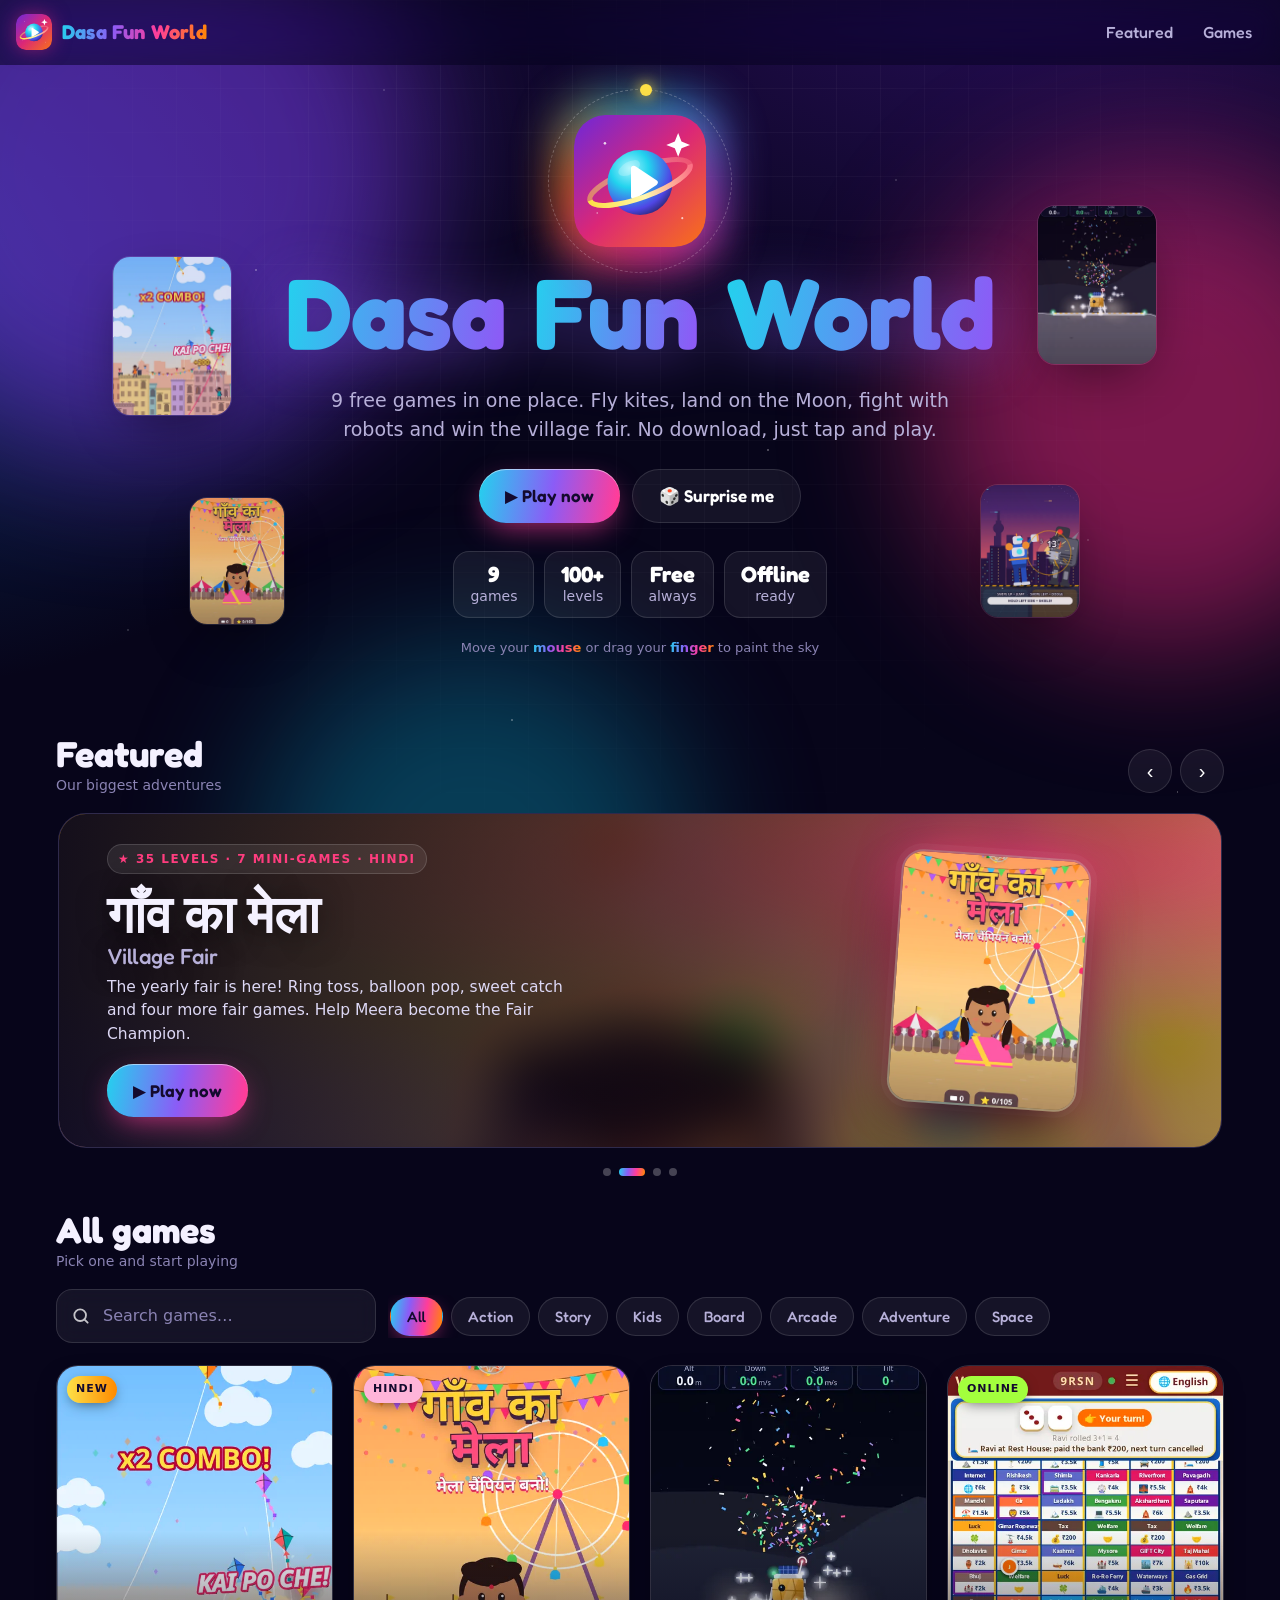
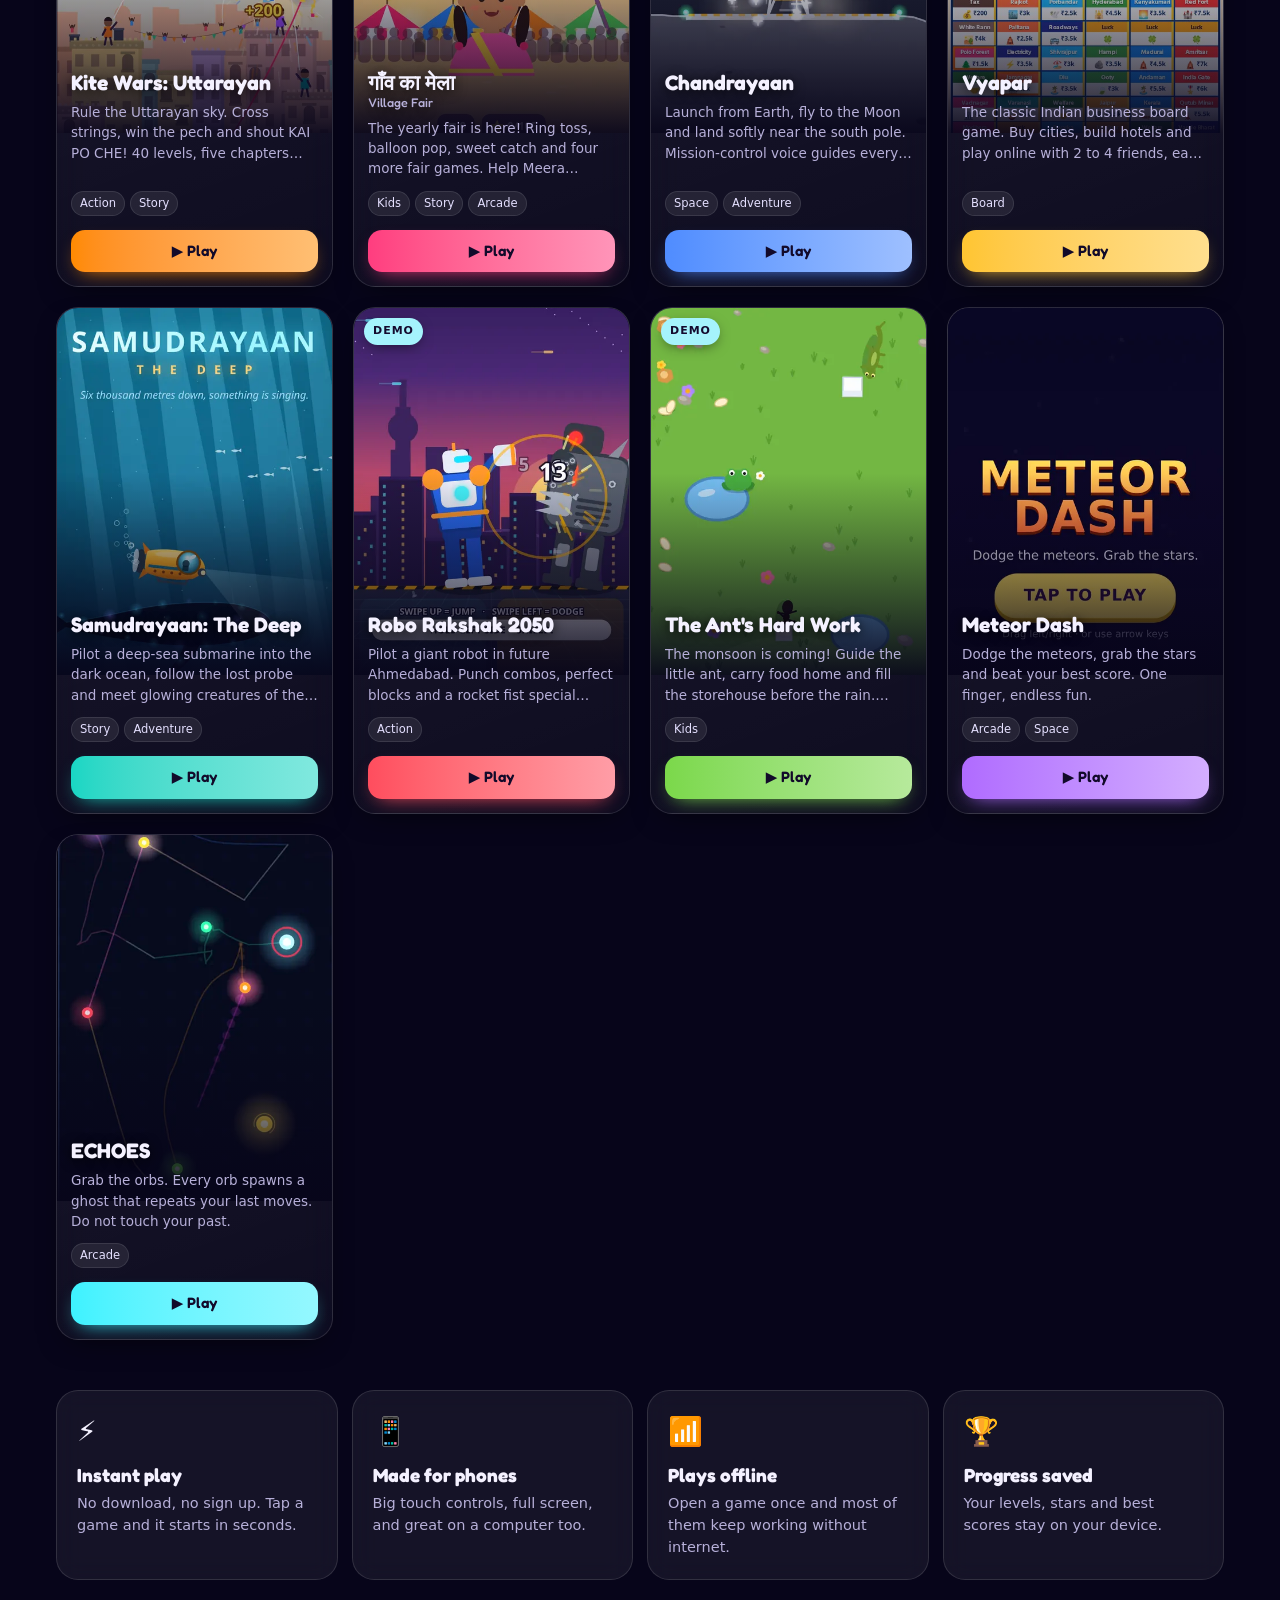
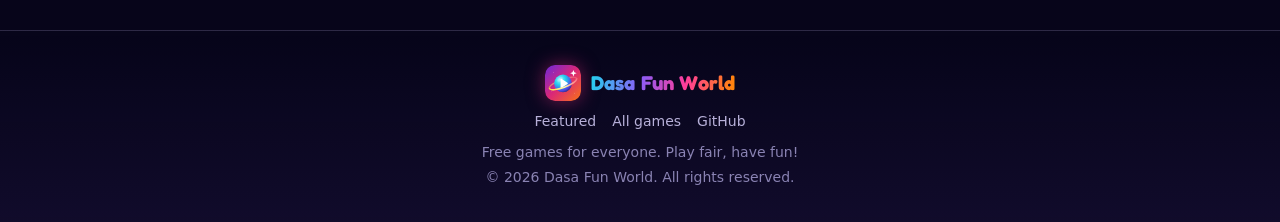
==== index.html @ 0378c5a7 "Dasa Fun World: games portal with 9 games, splash cursor, PWA, custom domain" ====
<!doctype html>
<html lang="en">
<head>
<meta charset="utf-8">
<meta name="viewport" content="width=device-width, initial-scale=1, viewport-fit=cover">
<title>Dasa Fun World – Free Browser Games</title>
<meta name="description" content="Dasa Fun World: free browser games for phone and computer. Kite Wars, Village Fair, Chandrayaan moon landing, Vyapar board game, Robo Rakshak and more. No download, just tap and play.">
<meta name="keywords" content="Dasa Fun World, free games, browser games, mobile games, Kite Wars, Uttarayan game, Chandrayaan game, Vyapar online, village fair game, Indian games">
<meta name="theme-color" content="#07051a">
<meta name="color-scheme" content="dark">
<link rel="canonical" href="https://dasev.publicvm.com/">
<meta property="og:type" content="website">
<meta property="og:site_name" content="Dasa Fun World">
<meta property="og:title" content="Dasa Fun World">
<meta property="og:description" content="Free browser games. Kites, moon landings, robot fights, a village fair and more. Tap and play.">
<meta property="og:url" content="https://dasev.publicvm.com/">
<meta property="og:image" content="https://dasev.publicvm.com/assets/img/og.jpg">
<meta property="og:image:width" content="1200">
<meta property="og:image:height" content="630">
<meta name="twitter:card" content="summary_large_image">
<meta name="twitter:title" content="Dasa Fun World">
<meta name="twitter:description" content="Free browser games. Tap and play.">
<meta name="twitter:image" content="https://dasev.publicvm.com/assets/img/og.jpg">
<link rel="icon" href="favicon.svg" type="image/svg+xml">
<link rel="icon" href="assets/img/favicon-32.png" sizes="32x32" type="image/png">
<link rel="apple-touch-icon" href="assets/img/apple-touch-icon.png">
<link rel="manifest" href="manifest.webmanifest">
<meta name="mobile-web-app-capable" content="yes">
<meta name="apple-mobile-web-app-capable" content="yes">
<meta name="apple-mobile-web-app-title" content="Dasa Fun World">
<link rel="preload" href="assets/fonts/fredoka-latin.woff2" as="font" type="font/woff2" crossorigin>
<link rel="stylesheet" href="assets/css/style.css?v=1">
<script type="application/ld+json">{"@context": "https://schema.org", "@graph": [{"@type": "WebSite", "name": "Dasa Fun World", "url": "https://dasev.publicvm.com/", "description": "Free browser games: kite fights, moon landings, robot battles, a village fair and more."}, {"@type": "ItemList", "name": "Dasa Fun World games", "itemListElement": [{"@type": "ListItem", "position": 1, "url": "https://dasev.publicvm.com/games/kite-wars/", "name": "Kite Wars: Uttarayan"}, {"@type": "ListItem", "position": 2, "url": "https://dasev.publicvm.com/games/village-fair/", "name": "Village Fair"}, {"@type": "ListItem", "position": 3, "url": "https://dasev.publicvm.com/games/chandrayaan/", "name": "Chandrayaan"}, {"@type": "ListItem", "position": 4, "url": "https://dasev.publicvm.com/games/vyapar/", "name": "Vyapar"}, {"@type": "ListItem", "position": 5, "url": "https://dasev.publicvm.com/games/samudrayaan/", "name": "Samudrayaan: The Deep"}, {"@type": "ListItem", "position": 6, "url": "https://dasev.publicvm.com/games/robo-rakshak/", "name": "Robo Rakshak 2050"}, {"@type": "ListItem", "position": 7, "url": "https://dasev.publicvm.com/games/ant-work/", "name": "The Ant's Hard Work"}, {"@type": "ListItem", "position": 8, "url": "https://dasev.publicvm.com/games/meteor-dash/", "name": "Meteor Dash"}, {"@type": "ListItem", "position": 9, "url": "https://dasev.publicvm.com/games/echoes/", "name": "ECHOES"}]}]}</script>
</head>
<body>
<a class="skip" href="#games">Skip to games</a>
<div class="bg" aria-hidden="true"><div class="blob b1"></div><div class="blob b2"></div><div class="blob b3"></div><div class="grid"></div><div class="stars"></div></div>
<canvas id="splash" aria-hidden="true"></canvas>

<header class="nav" id="nav">
  <a class="brand" href="./" aria-label="Dasa Fun World home"><img src="assets/img/logo.svg" alt="" width="36" height="36"><span>Dasa Fun World</span></a>
  <nav class="links" aria-label="Main">
    <a href="#featured" class="hide-sm">Featured</a>
    <a href="#games">Games</a>
    <button id="installBtn" type="button" hidden>Install</button>
  </nav>
</header>

<main id="main">
  <section class="hero" aria-labelledby="title">
    <div class="floaters" aria-hidden="true">
      <img src="assets/img/games/kite-wars.webp" alt=""><img src="assets/img/games/chandrayaan.webp" alt=""><img src="assets/img/games/village-fair.webp" alt=""><img src="assets/img/games/robo-rakshak.webp" alt="">
    </div>
    <div class="hero-logo"><span class="orbit" aria-hidden="true"></span><img src="assets/img/logo.svg" alt="Dasa Fun World logo" width="132" height="132"></div>
    <h1 id="title" class="grad-wrap"><span class="grad"><span class="word">Dasa</span> <span class="word">Fun</span> <span class="word">World</span></span></h1>
    <p class="tag">9 free games in one place. Fly kites, land on the Moon, fight with robots and win the village fair. No download, just tap and play.</p>
    <div class="cta"><a class="btn primary" href="#games">▶ Play now</a><button class="btn ghost" id="randomBtn" type="button">🎲 Surprise me</button></div>
    <ul class="stats" aria-label="At a glance"><li><b>9</b>games</li><li><b>100+</b>levels</li><li><b>Free</b>always</li><li><b>Offline</b>ready</li></ul>
    <p class="hint">Move your <i>mouse</i> or drag your <i>finger</i> to paint the sky</p>
  </section>

  <section id="featured" class="wrap reveal" aria-labelledby="feat-title">
    <div class="sec-head"><h2 id="feat-title">Featured<small>Our biggest adventures</small></h2>
      <div class="arrows"><button class="icon-btn" id="prevBtn" type="button" aria-label="Previous">‹</button><button class="icon-btn" id="nextBtn" type="button" aria-label="Next">›</button></div></div>
    <div class="carousel" aria-roledescription="carousel">
      <div class="track" id="track">
<a class="slide" href="games/kite-wars/" data-game="kite-wars" style="--accent:#ff8a00" aria-roledescription="slide" aria-label="1 of 4: Kite Wars: Uttarayan">
  <div class="sbg" style="background-image:url(assets/img/games/kite-wars.webp)"></div>
  <div class="stext"><span class="kicker">★ 40 levels · Story · Voice</span><h3>Kite Wars: Uttarayan</h3><p>Rule the Uttarayan sky. Cross strings, win the pech and shout KAI PO CHE! 40 levels, five chapters and a big final boss.</p><span class="btn primary">▶ Play now</span></div>
  <div class="phone"><img src="assets/img/games/kite-wars.webp" alt="" width="480" height="640" decoding="async"></div>
</a>
<a class="slide" href="games/village-fair/" data-game="village-fair" style="--accent:#ff3d7f" aria-roledescription="slide" aria-label="2 of 4: Village Fair">
  <div class="sbg" style="background-image:url(assets/img/games/village-fair.webp)"></div>
  <div class="stext"><span class="kicker">★ 35 levels · 7 mini-games · Hindi</span><h3 lang="hi">गाँव का मेला<small>Village Fair</small></h3><p>The yearly fair is here! Ring toss, balloon pop, sweet catch and four more fair games. Help Meera become the Fair Champion.</p><span class="btn primary">▶ Play now</span></div>
  <div class="phone"><img src="assets/img/games/village-fair.webp" alt="" width="480" height="640" loading="lazy" decoding="async"></div>
</a>
<a class="slide" href="games/chandrayaan/" data-game="chandrayaan" style="--accent:#4f8cff" aria-roledescription="slide" aria-label="3 of 4: Chandrayaan">
  <div class="sbg" style="background-image:url(assets/img/games/chandrayaan.webp)"></div>
  <div class="stext"><span class="kicker">★ 12 levels · Voice · English, Gujarati, Hindi</span><h3>Chandrayaan</h3><p>Launch from Earth, fly to the Moon and land softly near the south pole. Mission-control voice guides every landing.</p><span class="btn primary">▶ Play now</span></div>
  <div class="phone"><img src="assets/img/games/chandrayaan.webp" alt="" width="480" height="640" loading="lazy" decoding="async"></div>
</a>
<a class="slide" href="games/vyapar/" data-game="vyapar" style="--accent:#ffc531" aria-roledescription="slide" aria-label="4 of 4: Vyapar">
  <div class="sbg" style="background-image:url(assets/img/games/vyapar.webp)"></div>
  <div class="stext"><span class="kicker">★ 2–4 players · Online · 20 languages</span><h3>Vyapar</h3><p>The classic Indian business board game. Buy cities, build hotels and play online with 2 to 4 friends, each on their own phone.</p><span class="btn primary">▶ Play now</span></div>
  <div class="phone"><img src="assets/img/games/vyapar.webp" alt="" width="480" height="640" loading="lazy" decoding="async"></div>
</a>
      </div>
      <div class="dots" id="dots" role="tablist" aria-label="Choose slide"><button type="button" aria-label="Slide 1" aria-current="true"></button><button type="button" aria-label="Slide 2" aria-current="false"></button><button type="button" aria-label="Slide 3" aria-current="false"></button><button type="button" aria-label="Slide 4" aria-current="false"></button></div>
    </div>
  </section>

  <section id="continue" class="wrap" hidden aria-labelledby="cont-title">
    <div class="sec-head"><h2 id="cont-title">Continue playing</h2></div>
    <div class="recent" id="recent"></div>
  </section>

  <section id="games" class="wrap" aria-labelledby="games-title">
    <div class="sec-head"><h2 id="games-title">All games<small>Pick one and start playing</small></h2></div>
    <div class="toolbar">
      <label class="search"><span class="skip">Search games</span>
        <svg width="20" height="20" viewBox="0 0 24 24" aria-hidden="true"><circle cx="11" cy="11" r="7" fill="none" stroke="#fff" stroke-width="2.2"/><path d="M20 20l-4-4" stroke="#fff" stroke-width="2.2" stroke-linecap="round"/></svg>
        <input id="q" type="search" placeholder="Search games…" autocomplete="off" enterkeyhint="search" aria-label="Search games"></label>
      <div class="chips" id="chips" role="group" aria-label="Categories"><button class="chip" type="button" data-cat="All" aria-pressed="true">All</button><button class="chip" type="button" data-cat="Action" aria-pressed="false">Action</button><button class="chip" type="button" data-cat="Story" aria-pressed="false">Story</button><button class="chip" type="button" data-cat="Kids" aria-pressed="false">Kids</button><button class="chip" type="button" data-cat="Board" aria-pressed="false">Board</button><button class="chip" type="button" data-cat="Arcade" aria-pressed="false">Arcade</button><button class="chip" type="button" data-cat="Adventure" aria-pressed="false">Adventure</button><button class="chip" type="button" data-cat="Space" aria-pressed="false">Space</button></div>
    </div>
    <div class="games" id="grid">
<a class="card" href="games/kite-wars/" data-game="kite-wars" data-cats="Action Story" data-kw="kite wars: uttarayan  kite wars action story rule the uttarayan sky. cross strings, win the pech and shout kai po che! 40 levels, five chapters and a big final boss. new" style="--accent:#ff8a00">
  <span class="badge New">New</span><div class="thumb"><img src="assets/img/games/kite-wars.webp" alt="Kite Wars: Uttarayan screenshot" width="480" height="640" loading="lazy" decoding="async"><span class="play" aria-hidden="true"><svg width="26" height="26" viewBox="0 0 24 24"><path d="M8 5v14l11-7z" fill="#fff"/></svg></span></div>
  <div class="info"><h3>Kite Wars: Uttarayan</h3><p class="desc">Rule the Uttarayan sky. Cross strings, win the pech and shout KAI PO CHE! 40 levels, five chapters and a big final boss.</p><div class="tags"><span>Action</span><span>Story</span></div><span class="go">▶ Play</span></div>
</a>
<a class="card" href="games/village-fair/" data-game="village-fair" data-cats="Kids Story Arcade" data-kw="गाँव का मेला village fair village fair kids story arcade the yearly fair is here! ring toss, balloon pop, sweet catch and four more fair games. help meera become the fair champion. hindi" style="--accent:#ff3d7f">
  <span class="badge Hindi">Hindi</span><div class="thumb"><img src="assets/img/games/village-fair.webp" alt="Village Fair screenshot" width="480" height="640" loading="lazy" decoding="async"><span class="play" aria-hidden="true"><svg width="26" height="26" viewBox="0 0 24 24"><path d="M8 5v14l11-7z" fill="#fff"/></svg></span></div>
  <div class="info"><h3 lang="hi">गाँव का मेला<small>Village Fair</small></h3><p class="desc">The yearly fair is here! Ring toss, balloon pop, sweet catch and four more fair games. Help Meera become the Fair Champion.</p><div class="tags"><span>Kids</span><span>Story</span><span>Arcade</span></div><span class="go">▶ Play</span></div>
</a>
<a class="card" href="games/chandrayaan/" data-game="chandrayaan" data-cats="Space Adventure" data-kw="chandrayaan  chandrayaan space adventure launch from earth, fly to the moon and land softly near the south pole. mission-control voice guides every landing. " style="--accent:#4f8cff">
  <div class="thumb"><img src="assets/img/games/chandrayaan.webp" alt="Chandrayaan screenshot" width="480" height="640" loading="lazy" decoding="async"><span class="play" aria-hidden="true"><svg width="26" height="26" viewBox="0 0 24 24"><path d="M8 5v14l11-7z" fill="#fff"/></svg></span></div>
  <div class="info"><h3>Chandrayaan</h3><p class="desc">Launch from Earth, fly to the Moon and land softly near the south pole. Mission-control voice guides every landing.</p><div class="tags"><span>Space</span><span>Adventure</span></div><span class="go">▶ Play</span></div>
</a>
<a class="card" href="games/vyapar/" data-game="vyapar" data-cats="Board" data-kw="vyapar  vyapar board the classic indian business board game. buy cities, build hotels and play online with 2 to 4 friends, each on their own phone. online" style="--accent:#ffc531">
  <span class="badge Online">Online</span><div class="thumb"><img src="assets/img/games/vyapar.webp" alt="Vyapar screenshot" width="480" height="640" loading="lazy" decoding="async"><span class="play" aria-hidden="true"><svg width="26" height="26" viewBox="0 0 24 24"><path d="M8 5v14l11-7z" fill="#fff"/></svg></span></div>
  <div class="info"><h3>Vyapar</h3><p class="desc">The classic Indian business board game. Buy cities, build hotels and play online with 2 to 4 friends, each on their own phone.</p><div class="tags"><span>Board</span></div><span class="go">▶ Play</span></div>
</a>
<a class="card" href="games/samudrayaan/" data-game="samudrayaan" data-cats="Story Adventure" data-kw="samudrayaan: the deep  samudrayaan story adventure pilot a deep-sea submarine into the dark ocean, follow the lost probe and meet glowing creatures of the deep. " style="--accent:#18d6c4">
  <div class="thumb"><img src="assets/img/games/samudrayaan.webp" alt="Samudrayaan: The Deep screenshot" width="480" height="640" loading="lazy" decoding="async"><span class="play" aria-hidden="true"><svg width="26" height="26" viewBox="0 0 24 24"><path d="M8 5v14l11-7z" fill="#fff"/></svg></span></div>
  <div class="info"><h3>Samudrayaan: The Deep</h3><p class="desc">Pilot a deep-sea submarine into the dark ocean, follow the lost probe and meet glowing creatures of the deep.</p><div class="tags"><span>Story</span><span>Adventure</span></div><span class="go">▶ Play</span></div>
</a>
<a class="card" href="games/robo-rakshak/" data-game="robo-rakshak" data-cats="Action" data-kw="robo rakshak 2050  robo rakshak action pilot a giant robot in future ahmedabad. punch combos, perfect blocks and a rocket fist special against monster machines. demo" style="--accent:#ff4d5e">
  <span class="badge Demo">Demo</span><div class="thumb"><img src="assets/img/games/robo-rakshak.webp" alt="Robo Rakshak 2050 screenshot" width="480" height="640" loading="lazy" decoding="async"><span class="play" aria-hidden="true"><svg width="26" height="26" viewBox="0 0 24 24"><path d="M8 5v14l11-7z" fill="#fff"/></svg></span></div>
  <div class="info"><h3>Robo Rakshak 2050</h3><p class="desc">Pilot a giant robot in future Ahmedabad. Punch combos, perfect blocks and a rocket fist special against monster machines.</p><div class="tags"><span>Action</span></div><span class="go">▶ Play</span></div>
</a>
<a class="card" href="games/ant-work/" data-game="ant-work" data-cats="Kids" data-kw="the ant&#x27;s hard work  ant&#x27;s hard work kids the monsoon is coming! guide the little ant, carry food home and fill the storehouse before the rain. watch out for the lizard! demo" style="--accent:#7bd84a">
  <span class="badge Demo">Demo</span><div class="thumb"><img src="assets/img/games/ant-work.webp" alt="The Ant&#x27;s Hard Work screenshot" width="480" height="640" loading="lazy" decoding="async"><span class="play" aria-hidden="true"><svg width="26" height="26" viewBox="0 0 24 24"><path d="M8 5v14l11-7z" fill="#fff"/></svg></span></div>
  <div class="info"><h3>The Ant&#x27;s Hard Work</h3><p class="desc">The monsoon is coming! Guide the little ant, carry food home and fill the storehouse before the rain. Watch out for the lizard!</p><div class="tags"><span>Kids</span></div><span class="go">▶ Play</span></div>
</a>
<a class="card" href="games/meteor-dash/" data-game="meteor-dash" data-cats="Arcade Space" data-kw="meteor dash  meteor dash arcade space dodge the meteors, grab the stars and beat your best score. one finger, endless fun. " style="--accent:#b06bff">
  <div class="thumb"><img src="assets/img/games/meteor-dash.webp" alt="Meteor Dash screenshot" width="480" height="640" loading="lazy" decoding="async"><span class="play" aria-hidden="true"><svg width="26" height="26" viewBox="0 0 24 24"><path d="M8 5v14l11-7z" fill="#fff"/></svg></span></div>
  <div class="info"><h3>Meteor Dash</h3><p class="desc">Dodge the meteors, grab the stars and beat your best score. One finger, endless fun.</p><div class="tags"><span>Arcade</span><span>Space</span></div><span class="go">▶ Play</span></div>
</a>
<a class="card" href="games/echoes/" data-game="echoes" data-cats="Arcade" data-kw="echoes  echoes arcade grab the orbs. every orb spawns a ghost that repeats your last moves. do not touch your past. " style="--accent:#3df2ff">
  <div class="thumb"><img src="assets/img/games/echoes.webp" alt="ECHOES screenshot" width="480" height="640" loading="lazy" decoding="async"><span class="play" aria-hidden="true"><svg width="26" height="26" viewBox="0 0 24 24"><path d="M8 5v14l11-7z" fill="#fff"/></svg></span></div>
  <div class="info"><h3>ECHOES</h3><p class="desc">Grab the orbs. Every orb spawns a ghost that repeats your last moves. Do not touch your past.</p><div class="tags"><span>Arcade</span></div><span class="go">▶ Play</span></div>
</a>
    </div>
    <p class="empty" id="empty" hidden>No game found. Try another word! 🔍</p>

    <div class="features reveal">
      <div class="feature"><div class="ic">⚡</div><h3>Instant play</h3><p>No download, no sign up. Tap a game and it starts in seconds.</p></div>
      <div class="feature"><div class="ic">📱</div><h3>Made for phones</h3><p>Big touch controls, full screen, and great on a computer too.</p></div>
      <div class="feature"><div class="ic">📶</div><h3>Plays offline</h3><p>Open a game once and most of them keep working without internet.</p></div>
      <div class="feature"><div class="ic">🏆</div><h3>Progress saved</h3><p>Your levels, stars and best scores stay on your device.</p></div>
    </div>
  </section>
</main>

<footer>
  <a class="brand" href="./"><img src="assets/img/logo.svg" alt="" width="36" height="36"><span>Dasa Fun World</span></a>
  <nav aria-label="Footer"><a href="#featured">Featured</a><a href="#games">All games</a><a href="https://github.com/karenajatin/Dasa-Fun-World" rel="noopener">GitHub</a></nav>
  <p>Free games for everyone. Play fair, have fun!</p>
  <p>© <span id="yr">2026</span> Dasa Fun World. All rights reserved.</p>
</footer>

<div class="player" id="player" hidden role="dialog" aria-modal="true" aria-label="Game">
  <button class="close" id="closeBtn" type="button" aria-label="Close game and go back">✕ <span>Back</span></button>
  <div class="loading" id="loading"><div><img id="loadImg" src="assets/img/logo.svg" alt=""><b id="loadTitle">Loading…</b><div class="bar"><i></i></div></div></div>
</div>

<noscript><style>.card,.reveal{opacity:1!important;transform:none!important}</style></noscript>
<script>window.DFW_GAMES={"kite-wars": {"title": "Kite Wars: Uttarayan", "color": "#ff8a00"}, "village-fair": {"title": "Village Fair", "color": "#ff3d7f"}, "chandrayaan": {"title": "Chandrayaan", "color": "#4f8cff"}, "vyapar": {"title": "Vyapar", "color": "#ffc531"}, "samudrayaan": {"title": "Samudrayaan: The Deep", "color": "#18d6c4"}, "robo-rakshak": {"title": "Robo Rakshak 2050", "color": "#ff4d5e"}, "ant-work": {"title": "The Ant's Hard Work", "color": "#7bd84a"}, "meteor-dash": {"title": "Meteor Dash", "color": "#b06bff"}, "echoes": {"title": "ECHOES", "color": "#3df2ff"}};</script>
<script src="assets/js/app.js?v=1" defer></script>
<script src="assets/js/splash.js?v=1" defer></script>
</body>
</html>
---- assets/css/style.css ----
@font-face{font-family:'Fredoka';font-style:normal;font-weight:400 700;font-display:swap;src:url(../fonts/fredoka-latin.woff2) format('woff2');}
:root{
  --bg:#07051a;--bg2:#0e0a2b;--ink:#f4f1ff;--muted:#b7b0d9;--dim:#8a83b3;
  --glass:rgba(255,255,255,.06);--glass2:rgba(255,255,255,.1);--line:rgba(255,255,255,.12);
  --pink:#ff3d9a;--violet:#8b5cf6;--cyan:#22d3ee;--orange:#ff8a00;--lime:#a3ff3d;
  --grad:linear-gradient(100deg,#22d3ee 0%,#8b5cf6 35%,#ff3d9a 65%,#ff8a00 100%);
  --radius:22px;--shadow:0 20px 60px -20px rgba(0,0,0,.7);
  --font:'Fredoka',ui-rounded,system-ui,-apple-system,'Segoe UI',Roboto,sans-serif;
  --body:system-ui,-apple-system,'Segoe UI',Roboto,'Noto Sans',sans-serif;
}
*{box-sizing:border-box}
html{scroll-behavior:smooth;-webkit-text-size-adjust:100%}
body{margin:0;min-height:100vh;background:var(--bg);color:var(--ink);font-family:var(--body);line-height:1.5;overflow-x:hidden;-webkit-tap-highlight-color:transparent}
@media (pointer:fine){
  body{cursor:url("data:image/svg+xml,%3Csvg xmlns='http://www.w3.org/2000/svg' width='32' height='32' viewBox='0 0 32 32'%3E%3Cdefs%3E%3ClinearGradient id='g' x1='0' y1='0' x2='1' y2='1'%3E%3Cstop offset='0' stop-color='%2322d3ee'/%3E%3Cstop offset='.55' stop-color='%238b5cf6'/%3E%3Cstop offset='1' stop-color='%23ff3d9a'/%3E%3C/linearGradient%3E%3C/defs%3E%3Cpath d='M3 2 L27 14 L16.5 16.5 L13 27 Z' fill='url(%23g)' stroke='white' stroke-width='2' stroke-linejoin='round'/%3E%3C/svg%3E") 3 2,auto}
  a,button,[role=button],.chip,label{cursor:url("data:image/svg+xml,%3Csvg xmlns='http://www.w3.org/2000/svg' width='32' height='32' viewBox='0 0 32 32'%3E%3Cdefs%3E%3ClinearGradient id='g' x1='0' y1='0' x2='1' y2='1'%3E%3Cstop offset='0' stop-color='%23fde047'/%3E%3Cstop offset='.5' stop-color='%23ff8a00'/%3E%3Cstop offset='1' stop-color='%23ff3d9a'/%3E%3C/linearGradient%3E%3C/defs%3E%3Cpath d='M3 2 L27 14 L16.5 16.5 L13 27 Z' fill='url(%23g)' stroke='white' stroke-width='2' stroke-linejoin='round'/%3E%3Ccircle cx='25' cy='25' r='4' fill='white'/%3E%3C/svg%3E") 3 2,pointer}
  input{cursor:text}
}
img{max-width:100%;display:block}
a{color:inherit}
.skip{position:absolute;left:-999px;top:8px;background:#fff;color:#000;padding:8px 12px;border-radius:8px;z-index:100}
.skip:focus{left:8px}
:focus-visible{outline:3px solid var(--cyan);outline-offset:3px;border-radius:10px}

/* splash canvas sits above everything but never takes input */
#splash{position:fixed;inset:0;width:100%;height:100%;pointer-events:none;z-index:60;mix-blend-mode:screen}

/* animated background */
.bg{position:fixed;inset:0;z-index:-1;overflow:hidden;background:radial-gradient(1200px 800px at 80% -10%,#2a0f5e 0%,transparent 60%),radial-gradient(900px 700px at -10% 30%,#0c2a5a 0%,transparent 60%),var(--bg)}
.blob{position:absolute;border-radius:50%;filter:blur(70px);opacity:.55;will-change:transform;animation:float 22s ease-in-out infinite alternate}
.blob.b1{width:46vmax;height:46vmax;background:#7c3aed;left:-12vmax;top:-10vmax}
.blob.b2{width:38vmax;height:38vmax;background:#db2777;right:-10vmax;top:18vh;animation-duration:26s;animation-delay:-6s}
.blob.b3{width:34vmax;height:34vmax;background:#0891b2;left:20vw;bottom:-14vmax;animation-duration:30s;animation-delay:-12s;opacity:.4}
@keyframes float{0%{transform:translate3d(0,0,0) scale(1)}50%{transform:translate3d(6vw,4vh,0) scale(1.12)}100%{transform:translate3d(-4vw,8vh,0) scale(.95)}}
.grid{position:absolute;inset:0;background-image:linear-gradient(rgba(255,255,255,.035) 1px,transparent 1px),linear-gradient(90deg,rgba(255,255,255,.035) 1px,transparent 1px);background-size:44px 44px;mask-image:radial-gradient(ellipse at 50% 0%,#000 20%,transparent 75%);-webkit-mask-image:radial-gradient(ellipse at 50% 0%,#000 20%,transparent 75%)}
.stars{position:absolute;inset:0;background-image:radial-gradient(1.5px 1.5px at 20% 30%,#fff,transparent),radial-gradient(1px 1px at 70% 20%,#fff,transparent),radial-gradient(1.5px 1.5px at 40% 80%,#fff,transparent),radial-gradient(1px 1px at 85% 60%,#fff,transparent),radial-gradient(1px 1px at 10% 70%,#fff,transparent),radial-gradient(1.5px 1.5px at 60% 50%,#fff,transparent),radial-gradient(1px 1px at 30% 10%,#fff,transparent),radial-gradient(1px 1px at 92% 88%,#fff,transparent);opacity:.5;animation:twinkle 6s ease-in-out infinite alternate}
@keyframes twinkle{to{opacity:.2}}

/* nav */
.nav{position:sticky;top:0;z-index:40;display:flex;align-items:center;gap:12px;padding:12px max(16px,env(safe-area-inset-left)) 12px max(16px,env(safe-area-inset-right));background:rgba(7,5,26,.55);backdrop-filter:blur(16px) saturate(140%);-webkit-backdrop-filter:blur(16px) saturate(140%);border-bottom:1px solid transparent;transition:border-color .3s,background .3s}
.nav.scrolled{border-bottom-color:var(--line);background:rgba(7,5,26,.8)}
.brand{display:flex;align-items:center;gap:10px;text-decoration:none;font-family:var(--font);font-weight:700;font-size:20px;letter-spacing:.2px}
.brand img{width:36px;height:36px;border-radius:10px;box-shadow:0 0 18px rgba(219,39,119,.5)}
.brand span{background:var(--grad);-webkit-background-clip:text;background-clip:text;color:transparent}
.nav .links{margin-left:auto;display:flex;gap:6px;align-items:center}
.nav .links a{font-family:var(--font);font-weight:500;text-decoration:none;color:var(--muted);padding:8px 12px;border-radius:999px;transition:color .2s,background .2s}
.nav .links a:hover{color:#fff;background:var(--glass)}
#installBtn{font-family:var(--font);font-weight:600;border:0;color:#120a2a;background:var(--grad);padding:9px 16px;border-radius:999px;font-size:14px;box-shadow:0 6px 20px -6px rgba(255,61,154,.7)}
#installBtn[hidden]{display:none}
@media (max-width:560px){.nav .links a.hide-sm{display:none}}

/* hero */
.hero{position:relative;text-align:center;padding:44px 20px 30px;max-width:1100px;margin:0 auto}
.hero-logo{width:132px;height:132px;margin:6px auto 18px;position:relative;animation:bob 5s ease-in-out infinite}
.hero-logo img{width:100%;height:100%;border-radius:32px;position:relative;z-index:1;box-shadow:0 18px 50px -10px rgba(219,39,119,.65)}
.hero-logo::before{content:"";position:absolute;inset:-18px;border-radius:44px;background:conic-gradient(from 0deg,#22d3ee,#8b5cf6,#ff3d9a,#ff8a00,#22d3ee);filter:blur(22px);opacity:.75;animation:spin 8s linear infinite}
.hero-logo .orbit{position:absolute;inset:-26px;border-radius:50%;border:1.5px dashed rgba(255,255,255,.25);animation:spin 18s linear infinite;z-index:0}
.hero-logo .orbit::after{content:"";position:absolute;top:-6px;left:50%;width:12px;height:12px;border-radius:50%;background:#fde047;box-shadow:0 0 14px #fde047,0 0 30px #ff8a00}
@keyframes spin{to{transform:rotate(360deg)}}
@keyframes bob{0%,100%{transform:translateY(0) rotate(-2deg)}50%{transform:translateY(-10px) rotate(2deg)}}
.hero h1{font-family:var(--font);font-weight:700;font-size:clamp(46px,12.5vw,100px);line-height:.95;margin:0;letter-spacing:-1px}
.hero h1 .grad{filter:drop-shadow(0 6px 30px rgba(139,92,246,.45))}
.hero h1 .word{display:inline-block;opacity:0;transform:translateY(30px) scale(.9);background:linear-gradient(100deg,#22d3ee,#8b5cf6,#ff3d9a,#ff8a00,#22d3ee);background-size:400% auto;-webkit-background-clip:text;background-clip:text;color:transparent;-webkit-text-fill-color:transparent;padding:0 .02em .08em;animation:rise .8s cubic-bezier(.2,.9,.25,1.2) forwards,shine 8s linear infinite}
.hero h1 .word:nth-child(2){animation-delay:.12s,-2.6s}.hero h1 .word:nth-child(3){animation-delay:.24s,-5.2s}
@keyframes rise{to{opacity:1;transform:none}}
@keyframes shine{to{background-position:-400% center}}
.hero .tag{max-width:620px;margin:18px auto 0;color:var(--muted);font-size:clamp(16px,2.6vw,19px);opacity:0;animation:rise .8s .4s forwards}
.cta{display:flex;gap:12px;justify-content:center;flex-wrap:wrap;margin-top:26px;opacity:0;animation:rise .8s .55s forwards}
.btn{font-family:var(--font);font-weight:600;font-size:17px;border:0;border-radius:999px;padding:14px 26px;text-decoration:none;display:inline-flex;align-items:center;gap:8px;transition:transform .2s cubic-bezier(.2,.9,.3,1.3),box-shadow .2s,background .2s;color:#fff}
.btn:active{transform:scale(.96)}
.btn.primary{background:var(--grad);background-size:150% auto;color:#140a2e;box-shadow:0 10px 30px -8px rgba(255,61,154,.75),inset 0 1px 0 rgba(255,255,255,.5)}
.btn.primary:hover{transform:translateY(-2px);box-shadow:0 16px 40px -8px rgba(255,61,154,.85)}
.btn.ghost{background:var(--glass);border:1px solid var(--line);backdrop-filter:blur(10px);-webkit-backdrop-filter:blur(10px)}
.btn.ghost:hover{background:var(--glass2);transform:translateY(-2px)}
.stats{display:flex;justify-content:center;gap:10px;flex-wrap:wrap;list-style:none;padding:0;margin:28px 0 0;opacity:0;animation:rise .8s .7s forwards}
.stats li{background:var(--glass);border:1px solid var(--line);border-radius:16px;padding:10px 16px;color:var(--muted);font-size:14px;backdrop-filter:blur(10px);-webkit-backdrop-filter:blur(10px)}
.stats b{display:block;font-family:var(--font);font-size:22px;color:#fff;line-height:1.1}
.hint{margin-top:20px;font-size:13px;color:var(--dim);opacity:0;animation:rise .8s .9s forwards}
.hint i{font-style:normal;background:var(--grad);-webkit-background-clip:text;background-clip:text;color:transparent;font-weight:600}
.floaters{position:absolute;inset:0;pointer-events:none;z-index:-1}
.floaters img{position:absolute;width:120px;aspect-ratio:3/4;object-fit:cover;border-radius:18px;border:1px solid var(--line);box-shadow:var(--shadow);opacity:.0;animation:pop .9s 1s forwards,drift 9s ease-in-out infinite alternate}
.floaters img:nth-child(1){left:2%;top:30%;--r:-12deg}
.floaters img:nth-child(2){right:3%;top:22%;--r:10deg;animation-delay:1.15s,-3s}
.floaters img:nth-child(3){left:9%;top:68%;--r:8deg;width:96px;animation-delay:1.3s,-5s}
.floaters img:nth-child(4){right:10%;top:66%;--r:-8deg;width:100px;animation-delay:1.45s,-2s}
@keyframes pop{to{opacity:.9}}
@keyframes drift{from{transform:translateY(0) rotate(var(--r))}to{transform:translateY(-18px) rotate(calc(var(--r) * -.4))}}
@media (max-width:900px){.floaters{display:none}}

/* sections */
section{scroll-margin-top:70px}
.wrap{max-width:1200px;margin:0 auto;padding:0 max(16px,env(safe-area-inset-left))}
.sec-head{display:flex;align-items:end;justify-content:space-between;gap:12px;margin:34px 0 16px}
.sec-head h2{font-family:var(--font);font-weight:700;font-size:clamp(26px,5vw,36px);margin:0;line-height:1.1}
.sec-head h2 small{display:block;font-size:14px;font-weight:500;color:var(--dim);font-family:var(--body);margin-top:4px}
.sec-head .arrows{display:flex;gap:8px}
.icon-btn{width:44px;height:44px;border-radius:50%;border:1px solid var(--line);background:var(--glass);color:#fff;font-size:20px;display:grid;place-items:center;transition:background .2s,transform .2s}
.icon-btn:hover{background:var(--glass2);transform:scale(1.06)}

/* featured carousel */
.carousel{position:relative}
.track{display:flex;gap:16px;overflow-x:auto;scroll-snap-type:x mandatory;scrollbar-width:none;padding:4px 2px 8px;scroll-behavior:smooth}
.track::-webkit-scrollbar{display:none}
.slide{flex:0 0 100%;scroll-snap-align:center;position:relative;border-radius:28px;overflow:hidden;min-height:330px;display:grid;grid-template-columns:1.2fr .8fr;align-items:center;isolation:isolate;border:1px solid var(--line);background:#120c33;text-decoration:none}
.slide .sbg{position:absolute;inset:-30px;background-size:cover;background-position:center;filter:blur(26px) saturate(1.6) brightness(.7);z-index:-3;transform:scale(1.1)}
.slide::before{content:"";position:absolute;inset:0;z-index:-2;background:radial-gradient(120% 90% at 85% 15%,color-mix(in srgb,var(--accent) 70%,transparent) 0%,transparent 60%),radial-gradient(80% 80% at 0% 100%,rgba(139,92,246,.45),transparent 60%)}
.slide::after{content:"";position:absolute;inset:0;z-index:-1;background:linear-gradient(90deg,rgba(7,5,26,.92) 0%,rgba(7,5,26,.55) 55%,rgba(7,5,26,.1) 100%)}
.slide .stext{padding:30px clamp(20px,4vw,48px)}
.slide .kicker{display:inline-flex;align-items:center;gap:6px;font-size:12px;font-weight:700;letter-spacing:1.5px;text-transform:uppercase;color:var(--accent);background:rgba(255,255,255,.08);border:1px solid rgba(255,255,255,.14);padding:5px 10px;border-radius:999px}
.slide h3{font-family:var(--font);font-weight:700;font-size:clamp(28px,5.4vw,52px);line-height:1;margin:14px 0 6px;text-shadow:0 4px 30px rgba(0,0,0,.5)}
.slide h3 small{display:block;font-size:.42em;color:var(--muted);font-weight:500;margin-top:6px}
.slide p{color:#ddd8f5;max-width:460px;margin:8px 0 18px;font-size:15.5px}
.slide .phone{justify-self:center;width:min(190px,42vw);aspect-ratio:3/4;border-radius:22px;overflow:hidden;border:2px solid rgba(255,255,255,.25);box-shadow:0 30px 60px -15px rgba(0,0,0,.8),0 0 0 6px rgba(255,255,255,.04),0 0 50px -10px var(--accent);transform:rotate(4deg);transition:transform .5s}
.slide:hover .phone{transform:rotate(0) scale(1.04)}
.slide .phone img{width:100%;height:100%;object-fit:cover}
.dots{display:flex;justify-content:center;gap:8px;margin-top:12px}
.dots button{width:8px;height:8px;border-radius:99px;border:0;background:rgba(255,255,255,.25);padding:0;transition:width .3s,background .3s}
.dots button[aria-current=true]{width:26px;background:var(--grad)}
@media (max-width:640px){
  .slide{grid-template-columns:1fr;min-height:0;align-items:end}
  .slide .phone{position:absolute;right:-18px;top:16px;width:120px;opacity:.95;transform:rotate(10deg)}
  .slide .stext{padding:22px 18px 22px;margin-top:120px}
  .slide::after{background:linear-gradient(0deg,rgba(7,5,26,.95) 0%,rgba(7,5,26,.6) 60%,rgba(7,5,26,.15) 100%)}
}

/* continue row */
.recent{display:flex;gap:12px;overflow-x:auto;scrollbar-width:none;padding-bottom:6px}
.recent::-webkit-scrollbar{display:none}
.recent a{flex:0 0 auto;display:flex;align-items:center;gap:10px;padding:8px 14px 8px 8px;border-radius:999px;background:var(--glass);border:1px solid var(--line);text-decoration:none;font-family:var(--font);font-weight:500;transition:background .2s}
.recent a:hover{background:var(--glass2)}
.recent img{width:38px;height:38px;border-radius:50%;object-fit:cover}

/* toolbar */
.toolbar{display:flex;flex-direction:column;gap:12px;margin-bottom:18px;padding:4px 0}
.search{position:relative}
.search input{width:100%;font:inherit;font-size:16px;color:#fff;background:var(--glass);border:1px solid var(--line);border-radius:16px;padding:14px 16px 14px 46px;outline:none;transition:border-color .2s,background .2s,box-shadow .2s;backdrop-filter:blur(10px);-webkit-backdrop-filter:blur(10px)}
.search input::placeholder{color:var(--dim)}
.search input:focus{border-color:rgba(139,92,246,.8);background:rgba(255,255,255,.09);box-shadow:0 0 0 4px rgba(139,92,246,.2)}
.search svg{position:absolute;left:15px;top:50%;transform:translateY(-50%);opacity:.75;z-index:2;pointer-events:none}
.chips{display:flex;gap:8px;overflow-x:auto;scrollbar-width:none;padding:2px}
.chips::-webkit-scrollbar{display:none}
.chip{flex:0 0 auto;font-family:var(--font);font-weight:500;font-size:15px;color:var(--muted);background:var(--glass);border:1px solid var(--line);border-radius:999px;padding:9px 16px;transition:all .25s}
.chip:hover{color:#fff;background:var(--glass2)}
.chip[aria-pressed=true]{color:#140a2e;background:var(--grad);border-color:transparent;box-shadow:0 6px 20px -6px rgba(255,61,154,.7)}
@media (min-width:860px){.toolbar{flex-direction:row;align-items:center}.search{flex:0 0 320px}}

/* game cards */
.games{display:grid;grid-template-columns:repeat(2,1fr);gap:14px;padding-bottom:10px}
@media (min-width:700px){.games{grid-template-columns:repeat(3,1fr);gap:20px}}
@media (min-width:1080px){.games{grid-template-columns:repeat(4,1fr)}}
.card{position:relative;border-radius:var(--radius);text-decoration:none;display:flex;flex-direction:column;background:linear-gradient(160deg,rgba(255,255,255,.09),rgba(255,255,255,.03));border:1px solid var(--line);backdrop-filter:blur(14px);-webkit-backdrop-filter:blur(14px);overflow:hidden;transform-style:preserve-3d;transition:transform .35s cubic-bezier(.2,.9,.3,1.2),box-shadow .35s,border-color .35s;box-shadow:0 10px 30px -14px rgba(0,0,0,.8);opacity:0;transform:translateY(24px)}
.card.in{opacity:1;transform:none;transition:opacity .6s,transform .6s cubic-bezier(.2,.9,.3,1.2),box-shadow .35s,border-color .35s}
.card::before{content:"";position:absolute;inset:-1px;border-radius:inherit;padding:1.5px;background:conic-gradient(from var(--a,0deg),transparent 0 60%,var(--accent) 75%,#fff 80%,var(--accent) 85%,transparent 100%);-webkit-mask:linear-gradient(#000 0 0) content-box,linear-gradient(#000 0 0);-webkit-mask-composite:xor;mask-composite:exclude;opacity:0;transition:opacity .3s;pointer-events:none;z-index:2}
.card:hover::before,.card:focus-visible::before{opacity:1;animation:border-spin 3s linear infinite}
@property --a{syntax:'<angle>';inherits:false;initial-value:0deg}
@keyframes border-spin{to{--a:360deg}}
.card:hover{box-shadow:0 24px 50px -16px rgba(0,0,0,.9),0 0 40px -12px var(--accent);border-color:transparent}
.card .thumb{position:relative;aspect-ratio:3/4;overflow:hidden;background:#140f33}
.card .thumb img{width:100%;height:100%;object-fit:cover;transition:transform .6s cubic-bezier(.2,.9,.3,1),filter .4s;filter:saturate(1.08)}
.card:hover .thumb img{transform:scale(1.08)}
.card .thumb::after{content:"";position:absolute;inset:0;background:linear-gradient(180deg,transparent 45%,rgba(7,5,26,.95) 100%)}
.card .play{position:absolute;left:50%;top:44%;width:62px;height:62px;margin:-31px 0 0 -31px;border-radius:50%;display:grid;place-items:center;background:rgba(255,255,255,.18);border:1px solid rgba(255,255,255,.4);backdrop-filter:blur(8px);-webkit-backdrop-filter:blur(8px);z-index:1;opacity:0;transform:scale(.6);transition:all .35s cubic-bezier(.2,.9,.3,1.4)}
.card:hover .play,.card:focus-visible .play{opacity:1;transform:scale(1)}
.badge{position:absolute;top:10px;left:10px;z-index:3;font-size:11px;font-weight:800;letter-spacing:1px;text-transform:uppercase;padding:5px 9px;border-radius:999px;color:#140a2e;background:#fde047;box-shadow:0 4px 14px -4px rgba(0,0,0,.6)}
.badge.Demo{background:#a5f3fc}.badge.New{background:linear-gradient(90deg,#fde047,#ff8a00)}.badge.Online{background:#a3ff3d}.badge.Hindi{background:#ffb4d9}
.card .info{position:relative;z-index:1;padding:0 14px 14px;margin-top:-62px;display:flex;flex-direction:column;gap:6px;flex:1}
.card h3{font-family:var(--font);font-weight:700;font-size:clamp(17px,2.3vw,21px);line-height:1.1;margin:0;text-shadow:0 2px 12px rgba(0,0,0,.8)}
.card h3 small{display:block;font-size:12.5px;color:var(--muted);font-weight:500;margin-top:2px}
.card .desc{color:var(--muted);font-size:13.5px;margin:2px 0 0;display:-webkit-box;-webkit-line-clamp:3;-webkit-box-orient:vertical;overflow:hidden}
.card .tags{display:flex;flex-wrap:wrap;gap:5px;margin-top:auto;padding-top:6px}
.card .tags span{font-size:11.5px;color:#e5e0ff;background:rgba(255,255,255,.08);border:1px solid rgba(255,255,255,.1);padding:3px 8px;border-radius:999px}
.card .go{margin-top:8px;display:flex;align-items:center;justify-content:center;gap:6px;font-family:var(--font);font-weight:600;font-size:15px;padding:10px;border-radius:14px;background:linear-gradient(90deg,var(--accent),color-mix(in srgb,var(--accent) 55%,#fff));color:#120a2a;box-shadow:0 8px 20px -10px var(--accent);transition:filter .2s}
.card:hover .go{filter:brightness(1.1)}
@media (max-width:420px){.card .desc{display:none}.card .info{margin-top:-54px;padding:0 10px 10px}.card .tags{display:none}}
.empty{text-align:center;color:var(--muted);padding:40px 10px;font-size:17px}
.empty[hidden]{display:none}

/* features */
.features{display:grid;grid-template-columns:repeat(auto-fit,minmax(220px,1fr));gap:14px;margin:40px 0 10px}
.feature{padding:20px;border-radius:var(--radius);background:var(--glass);border:1px solid var(--line);backdrop-filter:blur(12px);-webkit-backdrop-filter:blur(12px)}
.feature .ic{font-size:28px}
.feature h3{font-family:var(--font);margin:8px 0 4px;font-size:19px}
.feature p{margin:0;color:var(--muted);font-size:14.5px}

/* footer */
footer{margin-top:50px;padding:34px 20px calc(30px + env(safe-area-inset-bottom));text-align:center;border-top:1px solid var(--line);background:linear-gradient(180deg,transparent,rgba(139,92,246,.08))}
footer .brand{justify-content:center;margin-bottom:10px}
footer p{margin:4px 0;color:var(--dim);font-size:14px}
footer nav{display:flex;gap:16px;justify-content:center;flex-wrap:wrap;margin:10px 0}
footer nav a{color:var(--muted);text-decoration:none;font-size:14px}
footer nav a:hover{color:#fff}

/* player overlay */
.player{position:fixed;inset:0;z-index:100;background:#000;display:flex;flex-direction:column;opacity:0;transform:scale(.96);transition:opacity .3s,transform .3s}
.player.open{opacity:1;transform:none}
.player[hidden]{display:none}
.player iframe{flex:1;width:100%;height:100%;border:0;background:#000;display:block}
.player .close{position:absolute;top:calc(6px + env(safe-area-inset-top));left:50%;transform:translateX(-50%);z-index:3;display:flex;align-items:center;gap:6px;font:600 13px var(--font);color:#fff;background:rgba(10,8,30,.55);border:1px solid rgba(255,255,255,.25);border-radius:999px;padding:5px 12px 5px 9px;backdrop-filter:blur(8px);-webkit-backdrop-filter:blur(8px);opacity:.55;transition:opacity .2s}
.player .close:hover,.player .close:focus-visible{opacity:1}
.player .loading{position:absolute;inset:0;display:grid;place-items:center;z-index:2;background:radial-gradient(circle at 50% 40%,#1c1150,#05040f);transition:opacity .4s}
.player .loading.done{opacity:0;pointer-events:none}
.player .loading div{text-align:center}
.player .loading img{width:110px;height:110px;margin:0 auto 16px;border-radius:24px;object-fit:cover;box-shadow:0 0 40px -6px var(--accent,#8b5cf6);animation:bob 2s ease-in-out infinite}
.player .loading b{display:block;font:700 22px var(--font)}
.player .loading .bar{width:160px;height:4px;border-radius:9px;background:rgba(255,255,255,.12);margin:14px auto 0;overflow:hidden}
.player .loading .bar i{display:block;height:100%;width:40%;background:var(--grad);border-radius:9px;animation:load 1s ease-in-out infinite}
@keyframes load{0%{transform:translateX(-100%)}100%{transform:translateX(260%)}}
body.playing{overflow:hidden}

.reveal{opacity:0;transform:translateY(20px);transition:opacity .7s,transform .7s cubic-bezier(.2,.9,.3,1)}
.reveal.in{opacity:1;transform:none}
@media (prefers-reduced-motion:reduce){
  *,*::before,*::after{animation-duration:.01ms!important;animation-iteration-count:1!important;transition-duration:.01ms!important;scroll-behavior:auto!important}
  .card,.reveal{opacity:1;transform:none}
}
@media (pointer:coarse){#splash{mix-blend-mode:normal}}
@media (max-width:480px){.stats{display:grid;grid-template-columns:repeat(4,1fr);gap:8px}.stats li{padding:8px 4px;font-size:12.5px}.stats b{font-size:18px}.hero{padding-top:30px}}
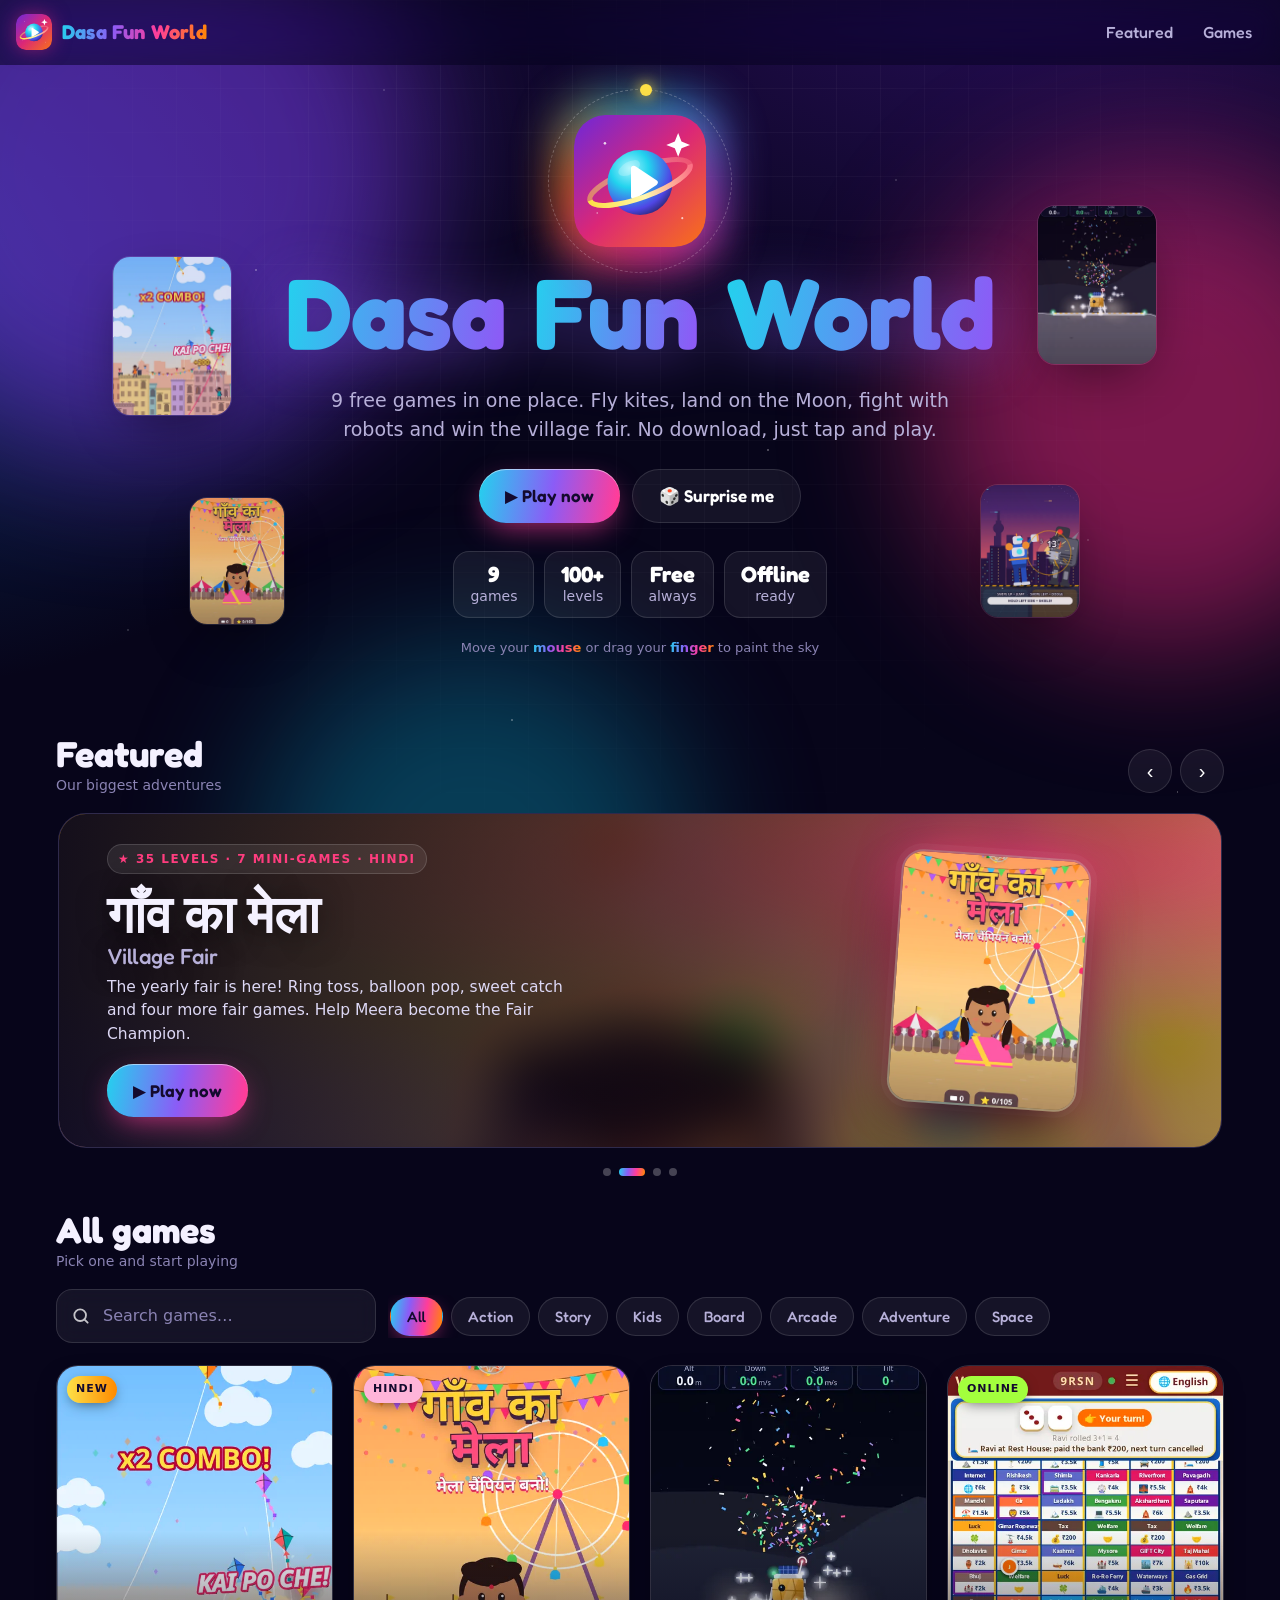
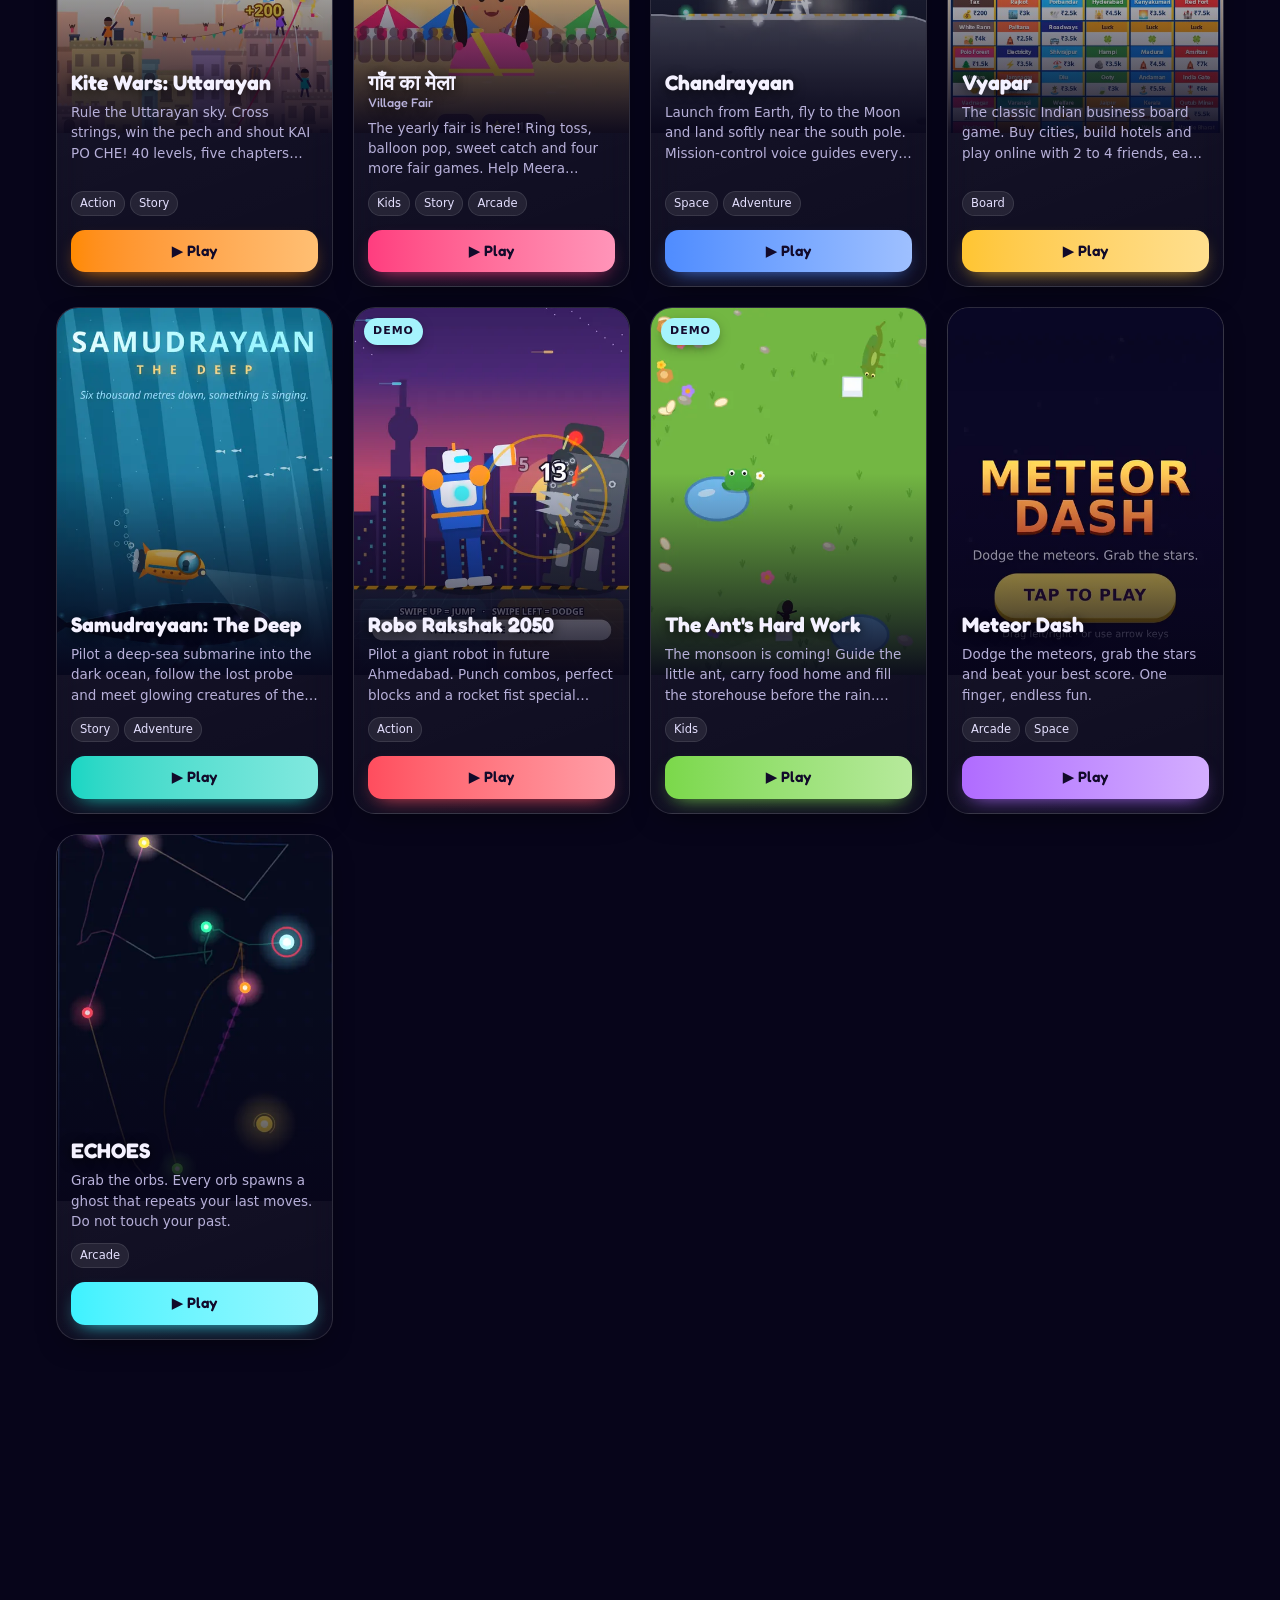
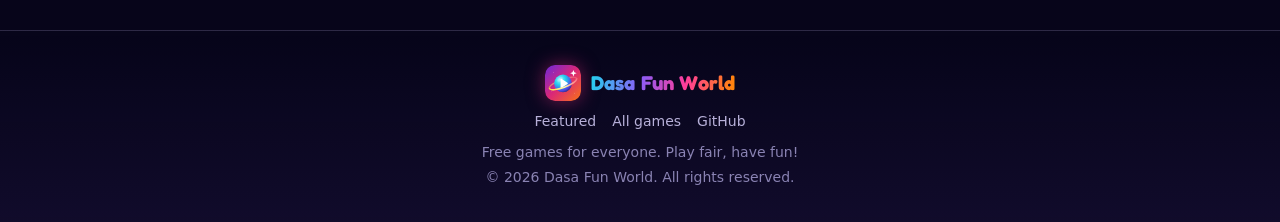
==== commit ea45437f: "Splash cursor: richer colours on phones; touch-friendly hint" ====
--- a/index.html
+++ b/index.html
@@ -29,7 +29,7 @@
 <meta name="apple-mobile-web-app-capable" content="yes">
 <meta name="apple-mobile-web-app-title" content="Dasa Fun World">
 <link rel="preload" href="assets/fonts/fredoka-latin.woff2" as="font" type="font/woff2" crossorigin>
-<link rel="stylesheet" href="assets/css/style.css?v=1">
+<link rel="stylesheet" href="assets/css/style.css?v=2">
 <script type="application/ld+json">{"@context": "https://schema.org", "@graph": [{"@type": "WebSite", "name": "Dasa Fun World", "url": "https://dasev.publicvm.com/", "description": "Free browser games: kite fights, moon landings, robot battles, a village fair and more."}, {"@type": "ItemList", "name": "Dasa Fun World games", "itemListElement": [{"@type": "ListItem", "position": 1, "url": "https://dasev.publicvm.com/games/kite-wars/", "name": "Kite Wars: Uttarayan"}, {"@type": "ListItem", "position": 2, "url": "https://dasev.publicvm.com/games/village-fair/", "name": "Village Fair"}, {"@type": "ListItem", "position": 3, "url": "https://dasev.publicvm.com/games/chandrayaan/", "name": "Chandrayaan"}, {"@type": "ListItem", "position": 4, "url": "https://dasev.publicvm.com/games/vyapar/", "name": "Vyapar"}, {"@type": "ListItem", "position": 5, "url": "https://dasev.publicvm.com/games/samudrayaan/", "name": "Samudrayaan: The Deep"}, {"@type": "ListItem", "position": 6, "url": "https://dasev.publicvm.com/games/robo-rakshak/", "name": "Robo Rakshak 2050"}, {"@type": "ListItem", "position": 7, "url": "https://dasev.publicvm.com/games/ant-work/", "name": "The Ant's Hard Work"}, {"@type": "ListItem", "position": 8, "url": "https://dasev.publicvm.com/games/meteor-dash/", "name": "Meteor Dash"}, {"@type": "ListItem", "position": 9, "url": "https://dasev.publicvm.com/games/echoes/", "name": "ECHOES"}]}]}</script>
 </head>
 <body>
@@ -56,7 +56,7 @@
     <p class="tag">9 free games in one place. Fly kites, land on the Moon, fight with robots and win the village fair. No download, just tap and play.</p>
     <div class="cta"><a class="btn primary" href="#games">▶ Play now</a><button class="btn ghost" id="randomBtn" type="button">🎲 Surprise me</button></div>
     <ul class="stats" aria-label="At a glance"><li><b>9</b>games</li><li><b>100+</b>levels</li><li><b>Free</b>always</li><li><b>Offline</b>ready</li></ul>
-    <p class="hint">Move your <i>mouse</i> or drag your <i>finger</i> to paint the sky</p>
+    <p class="hint" id="hint">Move your <i>mouse</i> or drag your <i>finger</i> to paint the sky</p>
   </section>
 
   <section id="featured" class="wrap reveal" aria-labelledby="feat-title">
@@ -165,7 +165,7 @@
 
 <noscript><style>.card,.reveal{opacity:1!important;transform:none!important}</style></noscript>
 <script>window.DFW_GAMES={"kite-wars": {"title": "Kite Wars: Uttarayan", "color": "#ff8a00"}, "village-fair": {"title": "Village Fair", "color": "#ff3d7f"}, "chandrayaan": {"title": "Chandrayaan", "color": "#4f8cff"}, "vyapar": {"title": "Vyapar", "color": "#ffc531"}, "samudrayaan": {"title": "Samudrayaan: The Deep", "color": "#18d6c4"}, "robo-rakshak": {"title": "Robo Rakshak 2050", "color": "#ff4d5e"}, "ant-work": {"title": "The Ant's Hard Work", "color": "#7bd84a"}, "meteor-dash": {"title": "Meteor Dash", "color": "#b06bff"}, "echoes": {"title": "ECHOES", "color": "#3df2ff"}};</script>
-<script src="assets/js/app.js?v=1" defer></script>
-<script src="assets/js/splash.js?v=1" defer></script>
+<script src="assets/js/app.js?v=2" defer></script>
+<script src="assets/js/splash.js?v=2" defer></script>
 </body>
 </html>
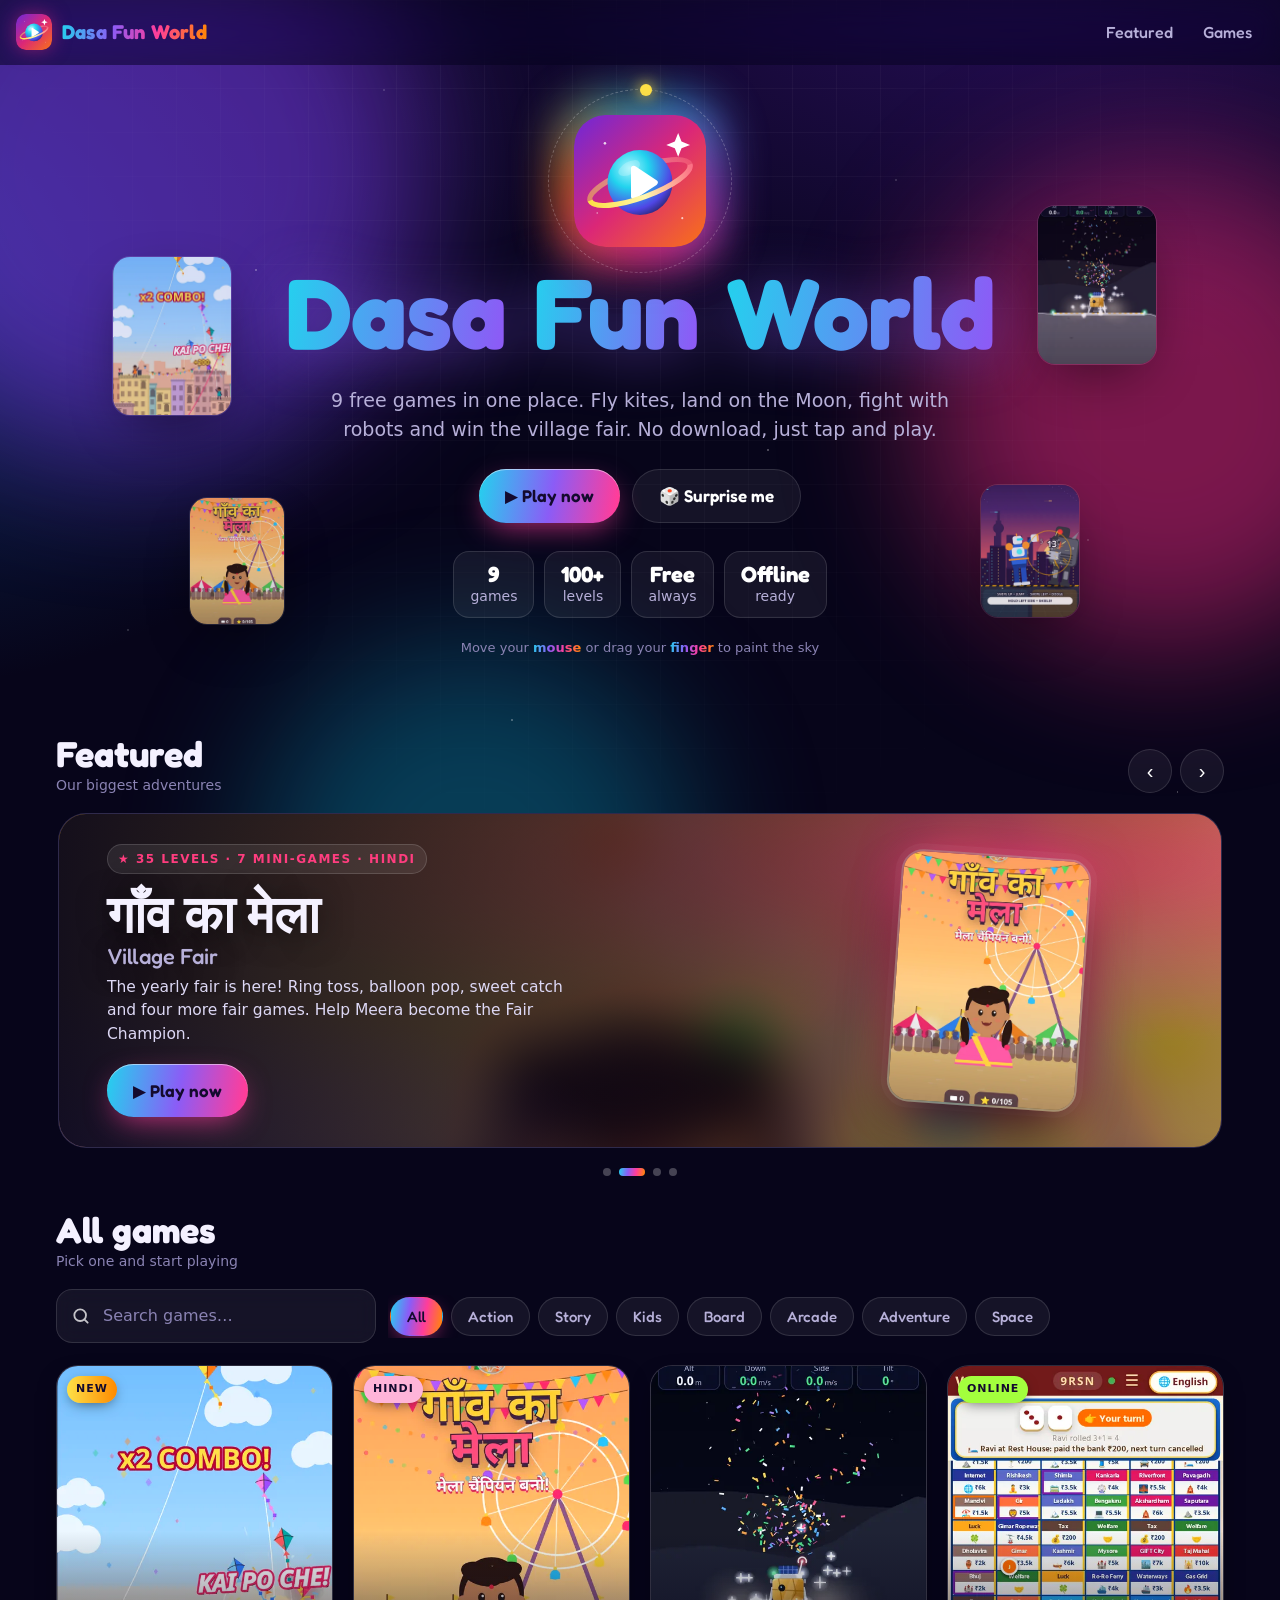
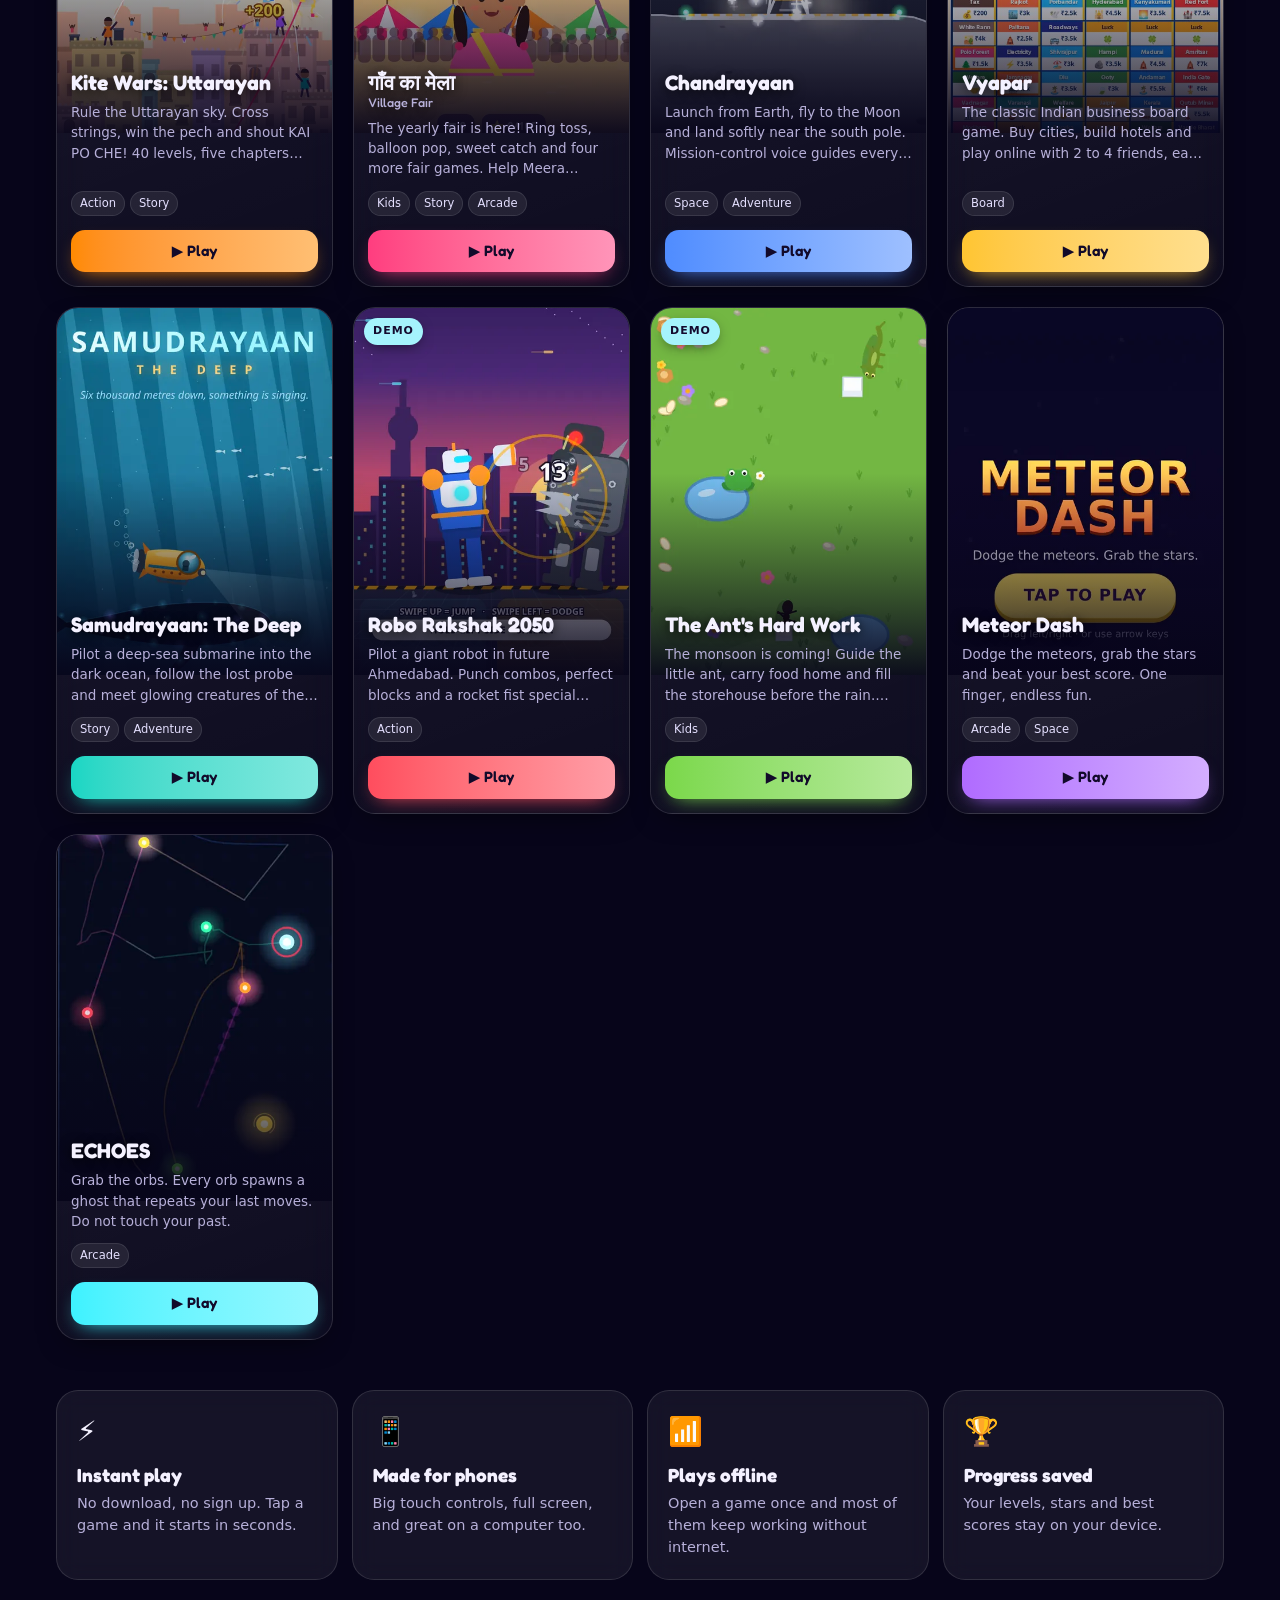
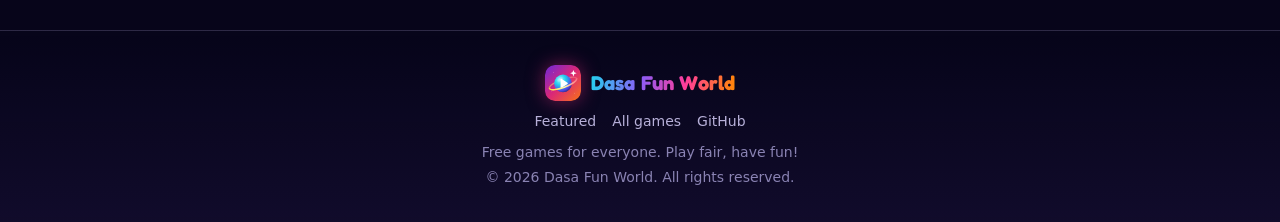
==== commit 643542a6: "Send http visitors to https" ====
--- a/index.html
+++ b/index.html
@@ -2,6 +2,7 @@
 <html lang="en">
 <head>
 <meta charset="utf-8">
+<script>if(location.protocol==='http:'&&location.hostname==='dasev.publicvm.com')location.replace('https:'+location.href.slice(5));</script>
 <meta name="viewport" content="width=device-width, initial-scale=1, viewport-fit=cover">
 <title>Dasa Fun World – Free Browser Games</title>
 <meta name="description" content="Dasa Fun World: free browser games for phone and computer. Kite Wars, Village Fair, Chandrayaan moon landing, Vyapar board game, Robo Rakshak and more. No download, just tap and play.">
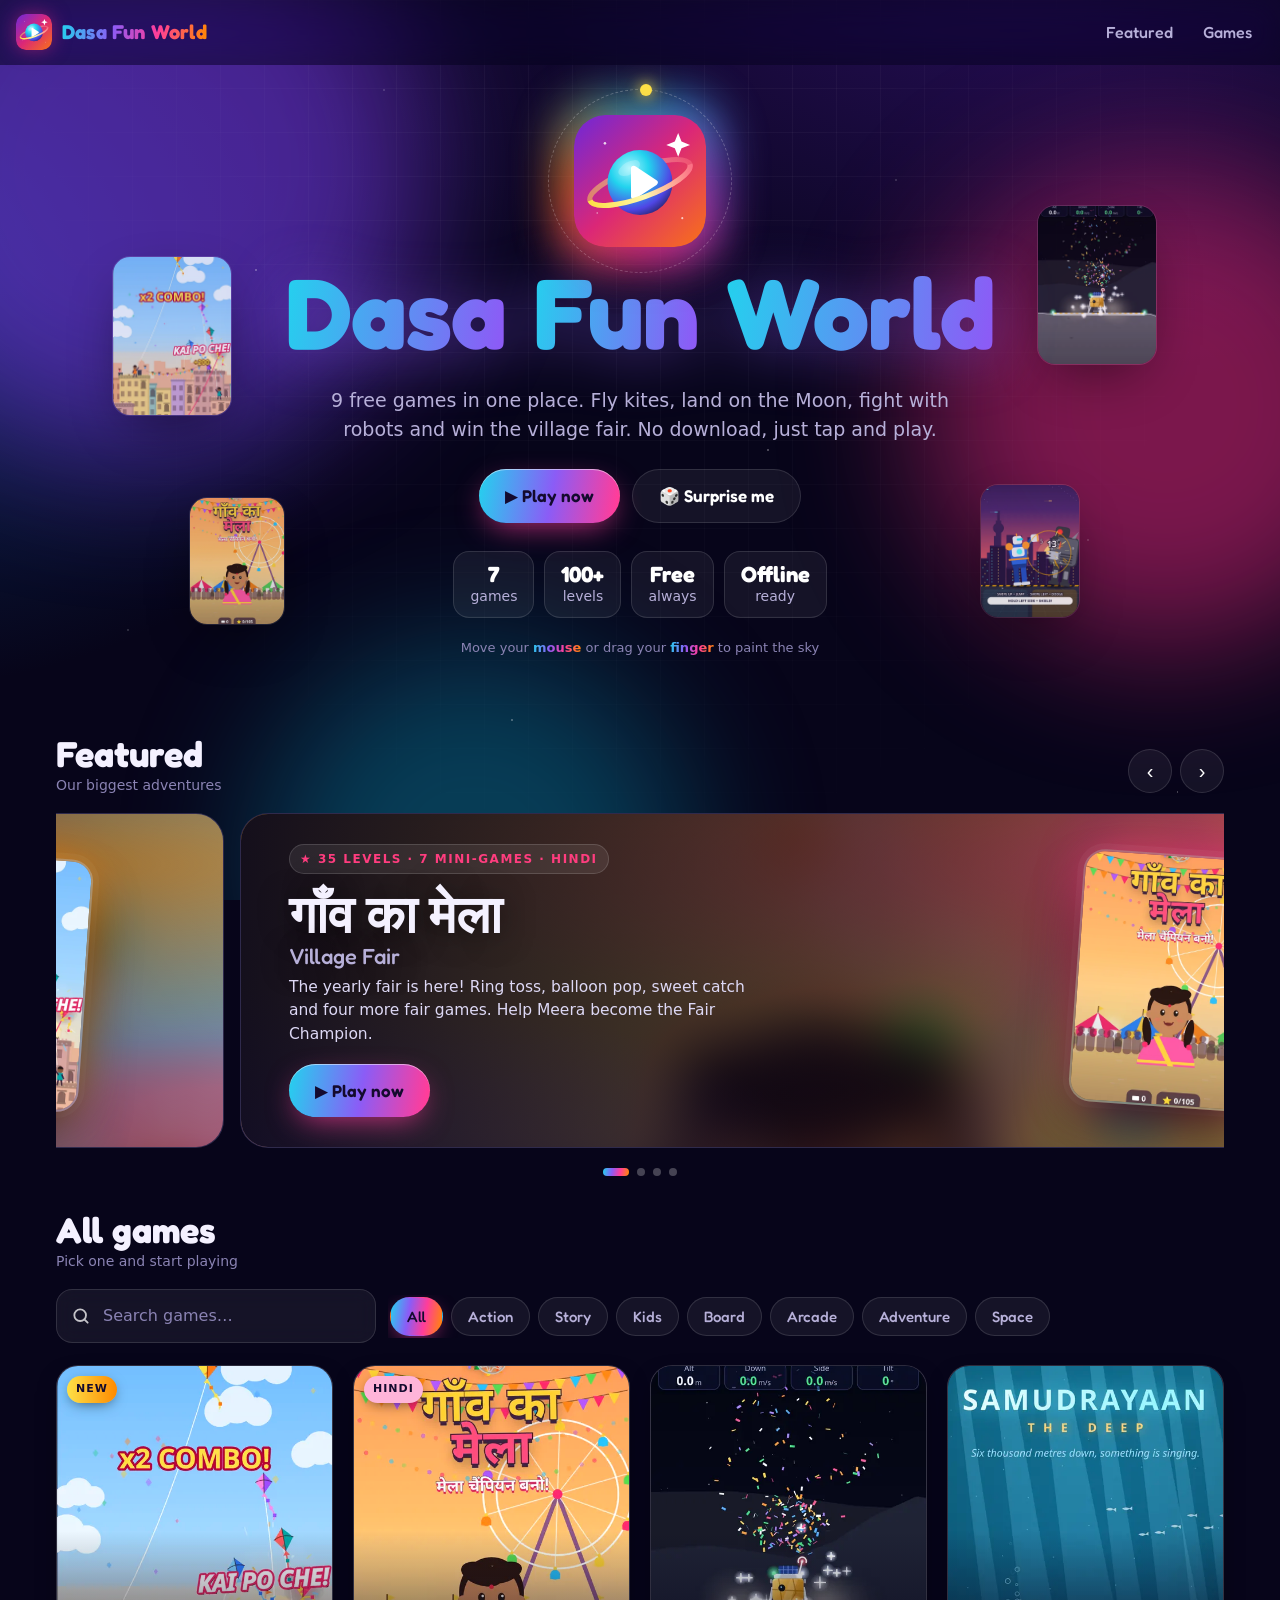
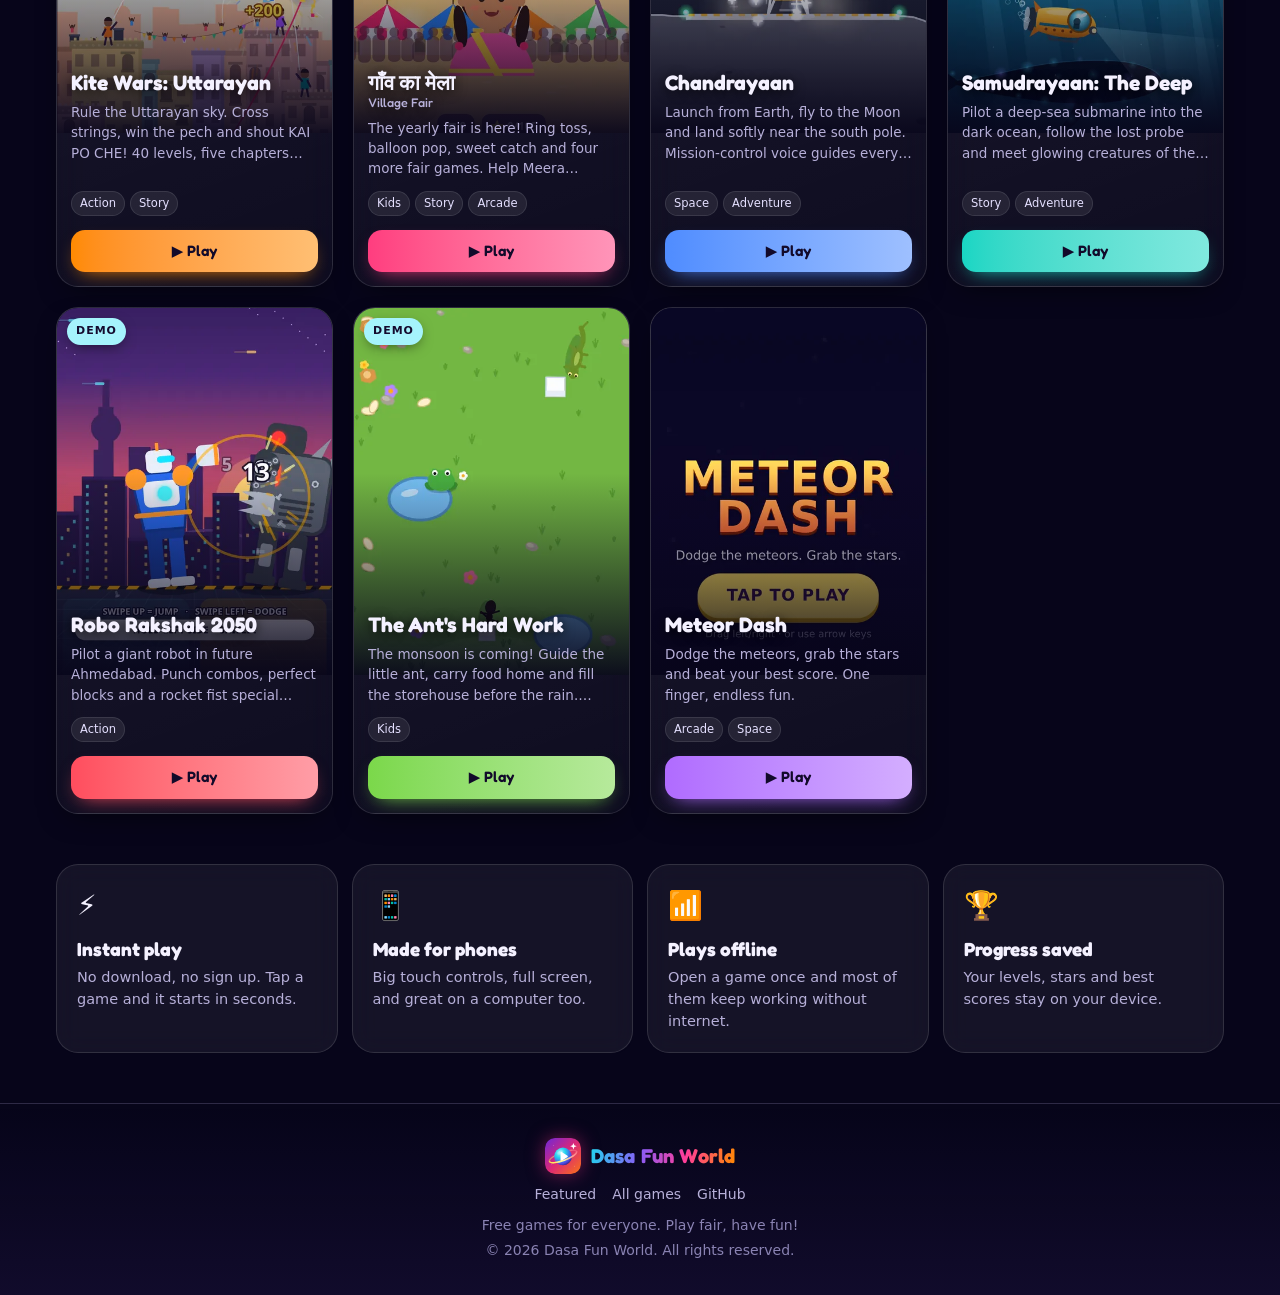
==== commit 948e7504: "Remove ECHOES and Vyapar from the portal" ====
--- a/index.html
+++ b/index.html
@@ -5,8 +5,8 @@
 <script>if(location.protocol==='http:'&&location.hostname==='dasev.publicvm.com')location.replace('https:'+location.href.slice(5));</script>
 <meta name="viewport" content="width=device-width, initial-scale=1, viewport-fit=cover">
 <title>Dasa Fun World – Free Browser Games</title>
-<meta name="description" content="Dasa Fun World: free browser games for phone and computer. Kite Wars, Village Fair, Chandrayaan moon landing, Vyapar board game, Robo Rakshak and more. No download, just tap and play.">
-<meta name="keywords" content="Dasa Fun World, free games, browser games, mobile games, Kite Wars, Uttarayan game, Chandrayaan game, Vyapar online, village fair game, Indian games">
+<meta name="description" content="Dasa Fun World: free browser games for phone and computer. Kite Wars, Village Fair, Chandrayaan moon landing, Robo Rakshak and more. No download, just tap and play.">
+<meta name="keywords" content="Dasa Fun World, free games, browser games, mobile games, Kite Wars, Uttarayan game, Chandrayaan game, village fair game, Indian games">
 <meta name="theme-color" content="#07051a">
 <meta name="color-scheme" content="dark">
 <link rel="canonical" href="https://dasev.publicvm.com/">
@@ -31,7 +31,7 @@
 <meta name="apple-mobile-web-app-title" content="Dasa Fun World">
 <link rel="preload" href="assets/fonts/fredoka-latin.woff2" as="font" type="font/woff2" crossorigin>
 <link rel="stylesheet" href="assets/css/style.css?v=2">
-<script type="application/ld+json">{"@context": "https://schema.org", "@graph": [{"@type": "WebSite", "name": "Dasa Fun World", "url": "https://dasev.publicvm.com/", "description": "Free browser games: kite fights, moon landings, robot battles, a village fair and more."}, {"@type": "ItemList", "name": "Dasa Fun World games", "itemListElement": [{"@type": "ListItem", "position": 1, "url": "https://dasev.publicvm.com/games/kite-wars/", "name": "Kite Wars: Uttarayan"}, {"@type": "ListItem", "position": 2, "url": "https://dasev.publicvm.com/games/village-fair/", "name": "Village Fair"}, {"@type": "ListItem", "position": 3, "url": "https://dasev.publicvm.com/games/chandrayaan/", "name": "Chandrayaan"}, {"@type": "ListItem", "position": 4, "url": "https://dasev.publicvm.com/games/vyapar/", "name": "Vyapar"}, {"@type": "ListItem", "position": 5, "url": "https://dasev.publicvm.com/games/samudrayaan/", "name": "Samudrayaan: The Deep"}, {"@type": "ListItem", "position": 6, "url": "https://dasev.publicvm.com/games/robo-rakshak/", "name": "Robo Rakshak 2050"}, {"@type": "ListItem", "position": 7, "url": "https://dasev.publicvm.com/games/ant-work/", "name": "The Ant's Hard Work"}, {"@type": "ListItem", "position": 8, "url": "https://dasev.publicvm.com/games/meteor-dash/", "name": "Meteor Dash"}, {"@type": "ListItem", "position": 9, "url": "https://dasev.publicvm.com/games/echoes/", "name": "ECHOES"}]}]}</script>
+<script type="application/ld+json">{"@context": "https://schema.org", "@graph": [{"@type": "WebSite", "name": "Dasa Fun World", "url": "https://dasev.publicvm.com/", "description": "Free browser games: kite fights, moon landings, robot battles, a village fair and more."}, {"@type": "ItemList", "name": "Dasa Fun World games", "itemListElement": [{"@type": "ListItem", "position": 1, "url": "https://dasev.publicvm.com/games/kite-wars/", "name": "Kite Wars: Uttarayan"}, {"@type": "ListItem", "position": 2, "url": "https://dasev.publicvm.com/games/village-fair/", "name": "Village Fair"}, {"@type": "ListItem", "position": 3, "url": "https://dasev.publicvm.com/games/chandrayaan/", "name": "Chandrayaan"}, {"@type": "ListItem", "position": 4, "url": "https://dasev.publicvm.com/games/samudrayaan/", "name": "Samudrayaan: The Deep"}, {"@type": "ListItem", "position": 5, "url": "https://dasev.publicvm.com/games/robo-rakshak/", "name": "Robo Rakshak 2050"}, {"@type": "ListItem", "position": 6, "url": "https://dasev.publicvm.com/games/ant-work/", "name": "The Ant's Hard Work"}, {"@type": "ListItem", "position": 7, "url": "https://dasev.publicvm.com/games/meteor-dash/", "name": "Meteor Dash"}]}]}</script>
 </head>
 <body>
 <a class="skip" href="#games">Skip to games</a>
@@ -56,7 +56,7 @@
     <h1 id="title" class="grad-wrap"><span class="grad"><span class="word">Dasa</span> <span class="word">Fun</span> <span class="word">World</span></span></h1>
     <p class="tag">9 free games in one place. Fly kites, land on the Moon, fight with robots and win the village fair. No download, just tap and play.</p>
     <div class="cta"><a class="btn primary" href="#games">▶ Play now</a><button class="btn ghost" id="randomBtn" type="button">🎲 Surprise me</button></div>
-    <ul class="stats" aria-label="At a glance"><li><b>9</b>games</li><li><b>100+</b>levels</li><li><b>Free</b>always</li><li><b>Offline</b>ready</li></ul>
+    <ul class="stats" aria-label="At a glance"><li><b>7</b>games</li><li><b>100+</b>levels</li><li><b>Free</b>always</li><li><b>Offline</b>ready</li></ul>
     <p class="hint" id="hint">Move your <i>mouse</i> or drag your <i>finger</i> to paint the sky</p>
   </section>
 
@@ -65,27 +65,22 @@
       <div class="arrows"><button class="icon-btn" id="prevBtn" type="button" aria-label="Previous">‹</button><button class="icon-btn" id="nextBtn" type="button" aria-label="Next">›</button></div></div>
     <div class="carousel" aria-roledescription="carousel">
       <div class="track" id="track">
-<a class="slide" href="games/kite-wars/" data-game="kite-wars" style="--accent:#ff8a00" aria-roledescription="slide" aria-label="1 of 4: Kite Wars: Uttarayan">
+<a class="slide" href="games/kite-wars/" data-game="kite-wars" style="--accent:#ff8a00" aria-roledescription="slide" aria-label="1 of 3: Kite Wars: Uttarayan">
   <div class="sbg" style="background-image:url(assets/img/games/kite-wars.webp)"></div>
   <div class="stext"><span class="kicker">★ 40 levels · Story · Voice</span><h3>Kite Wars: Uttarayan</h3><p>Rule the Uttarayan sky. Cross strings, win the pech and shout KAI PO CHE! 40 levels, five chapters and a big final boss.</p><span class="btn primary">▶ Play now</span></div>
   <div class="phone"><img src="assets/img/games/kite-wars.webp" alt="" width="480" height="640" decoding="async"></div>
 </a>
-<a class="slide" href="games/village-fair/" data-game="village-fair" style="--accent:#ff3d7f" aria-roledescription="slide" aria-label="2 of 4: Village Fair">
+<a class="slide" href="games/village-fair/" data-game="village-fair" style="--accent:#ff3d7f" aria-roledescription="slide" aria-label="2 of 3: Village Fair">
   <div class="sbg" style="background-image:url(assets/img/games/village-fair.webp)"></div>
   <div class="stext"><span class="kicker">★ 35 levels · 7 mini-games · Hindi</span><h3 lang="hi">गाँव का मेला<small>Village Fair</small></h3><p>The yearly fair is here! Ring toss, balloon pop, sweet catch and four more fair games. Help Meera become the Fair Champion.</p><span class="btn primary">▶ Play now</span></div>
   <div class="phone"><img src="assets/img/games/village-fair.webp" alt="" width="480" height="640" loading="lazy" decoding="async"></div>
 </a>
-<a class="slide" href="games/chandrayaan/" data-game="chandrayaan" style="--accent:#4f8cff" aria-roledescription="slide" aria-label="3 of 4: Chandrayaan">
+<a class="slide" href="games/chandrayaan/" data-game="chandrayaan" style="--accent:#4f8cff" aria-roledescription="slide" aria-label="3 of 3: Chandrayaan">
   <div class="sbg" style="background-image:url(assets/img/games/chandrayaan.webp)"></div>
   <div class="stext"><span class="kicker">★ 12 levels · Voice · English, Gujarati, Hindi</span><h3>Chandrayaan</h3><p>Launch from Earth, fly to the Moon and land softly near the south pole. Mission-control voice guides every landing.</p><span class="btn primary">▶ Play now</span></div>
   <div class="phone"><img src="assets/img/games/chandrayaan.webp" alt="" width="480" height="640" loading="lazy" decoding="async"></div>
 </a>
-<a class="slide" href="games/vyapar/" data-game="vyapar" style="--accent:#ffc531" aria-roledescription="slide" aria-label="4 of 4: Vyapar">
-  <div class="sbg" style="background-image:url(assets/img/games/vyapar.webp)"></div>
-  <div class="stext"><span class="kicker">★ 2–4 players · Online · 20 languages</span><h3>Vyapar</h3><p>The classic Indian business board game. Buy cities, build hotels and play online with 2 to 4 friends, each on their own phone.</p><span class="btn primary">▶ Play now</span></div>
-  <div class="phone"><img src="assets/img/games/vyapar.webp" alt="" width="480" height="640" loading="lazy" decoding="async"></div>
-</a>
-      </div>
+</div>
       <div class="dots" id="dots" role="tablist" aria-label="Choose slide"><button type="button" aria-label="Slide 1" aria-current="true"></button><button type="button" aria-label="Slide 2" aria-current="false"></button><button type="button" aria-label="Slide 3" aria-current="false"></button><button type="button" aria-label="Slide 4" aria-current="false"></button></div>
     </div>
   </section>
@@ -116,10 +111,6 @@
   <div class="thumb"><img src="assets/img/games/chandrayaan.webp" alt="Chandrayaan screenshot" width="480" height="640" loading="lazy" decoding="async"><span class="play" aria-hidden="true"><svg width="26" height="26" viewBox="0 0 24 24"><path d="M8 5v14l11-7z" fill="#fff"/></svg></span></div>
   <div class="info"><h3>Chandrayaan</h3><p class="desc">Launch from Earth, fly to the Moon and land softly near the south pole. Mission-control voice guides every landing.</p><div class="tags"><span>Space</span><span>Adventure</span></div><span class="go">▶ Play</span></div>
 </a>
-<a class="card" href="games/vyapar/" data-game="vyapar" data-cats="Board" data-kw="vyapar  vyapar board the classic indian business board game. buy cities, build hotels and play online with 2 to 4 friends, each on their own phone. online" style="--accent:#ffc531">
-  <span class="badge Online">Online</span><div class="thumb"><img src="assets/img/games/vyapar.webp" alt="Vyapar screenshot" width="480" height="640" loading="lazy" decoding="async"><span class="play" aria-hidden="true"><svg width="26" height="26" viewBox="0 0 24 24"><path d="M8 5v14l11-7z" fill="#fff"/></svg></span></div>
-  <div class="info"><h3>Vyapar</h3><p class="desc">The classic Indian business board game. Buy cities, build hotels and play online with 2 to 4 friends, each on their own phone.</p><div class="tags"><span>Board</span></div><span class="go">▶ Play</span></div>
-</a>
 <a class="card" href="games/samudrayaan/" data-game="samudrayaan" data-cats="Story Adventure" data-kw="samudrayaan: the deep  samudrayaan story adventure pilot a deep-sea submarine into the dark ocean, follow the lost probe and meet glowing creatures of the deep. " style="--accent:#18d6c4">
   <div class="thumb"><img src="assets/img/games/samudrayaan.webp" alt="Samudrayaan: The Deep screenshot" width="480" height="640" loading="lazy" decoding="async"><span class="play" aria-hidden="true"><svg width="26" height="26" viewBox="0 0 24 24"><path d="M8 5v14l11-7z" fill="#fff"/></svg></span></div>
   <div class="info"><h3>Samudrayaan: The Deep</h3><p class="desc">Pilot a deep-sea submarine into the dark ocean, follow the lost probe and meet glowing creatures of the deep.</p><div class="tags"><span>Story</span><span>Adventure</span></div><span class="go">▶ Play</span></div>
@@ -136,11 +127,7 @@
   <div class="thumb"><img src="assets/img/games/meteor-dash.webp" alt="Meteor Dash screenshot" width="480" height="640" loading="lazy" decoding="async"><span class="play" aria-hidden="true"><svg width="26" height="26" viewBox="0 0 24 24"><path d="M8 5v14l11-7z" fill="#fff"/></svg></span></div>
   <div class="info"><h3>Meteor Dash</h3><p class="desc">Dodge the meteors, grab the stars and beat your best score. One finger, endless fun.</p><div class="tags"><span>Arcade</span><span>Space</span></div><span class="go">▶ Play</span></div>
 </a>
-<a class="card" href="games/echoes/" data-game="echoes" data-cats="Arcade" data-kw="echoes  echoes arcade grab the orbs. every orb spawns a ghost that repeats your last moves. do not touch your past. " style="--accent:#3df2ff">
-  <div class="thumb"><img src="assets/img/games/echoes.webp" alt="ECHOES screenshot" width="480" height="640" loading="lazy" decoding="async"><span class="play" aria-hidden="true"><svg width="26" height="26" viewBox="0 0 24 24"><path d="M8 5v14l11-7z" fill="#fff"/></svg></span></div>
-  <div class="info"><h3>ECHOES</h3><p class="desc">Grab the orbs. Every orb spawns a ghost that repeats your last moves. Do not touch your past.</p><div class="tags"><span>Arcade</span></div><span class="go">▶ Play</span></div>
-</a>
-    </div>
+</div>
     <p class="empty" id="empty" hidden>No game found. Try another word! 🔍</p>
 
     <div class="features reveal">
@@ -165,7 +152,7 @@
 </div>
 
 <noscript><style>.card,.reveal{opacity:1!important;transform:none!important}</style></noscript>
-<script>window.DFW_GAMES={"kite-wars": {"title": "Kite Wars: Uttarayan", "color": "#ff8a00"}, "village-fair": {"title": "Village Fair", "color": "#ff3d7f"}, "chandrayaan": {"title": "Chandrayaan", "color": "#4f8cff"}, "vyapar": {"title": "Vyapar", "color": "#ffc531"}, "samudrayaan": {"title": "Samudrayaan: The Deep", "color": "#18d6c4"}, "robo-rakshak": {"title": "Robo Rakshak 2050", "color": "#ff4d5e"}, "ant-work": {"title": "The Ant's Hard Work", "color": "#7bd84a"}, "meteor-dash": {"title": "Meteor Dash", "color": "#b06bff"}, "echoes": {"title": "ECHOES", "color": "#3df2ff"}};</script>
+<script>window.DFW_GAMES={"kite-wars": {"title": "Kite Wars: Uttarayan", "color": "#ff8a00"}, "village-fair": {"title": "Village Fair", "color": "#ff3d7f"}, "chandrayaan": {"title": "Chandrayaan", "color": "#4f8cff"}, "samudrayaan": {"title": "Samudrayaan: The Deep", "color": "#18d6c4"}, "robo-rakshak": {"title": "Robo Rakshak 2050", "color": "#ff4d5e"}, "ant-work": {"title": "The Ant's Hard Work", "color": "#7bd84a"}, "meteor-dash": {"title": "Meteor Dash", "color": "#b06bff"}};</script>
 <script src="assets/js/app.js?v=2" defer></script>
 <script src="assets/js/splash.js?v=2" defer></script>
 </body>
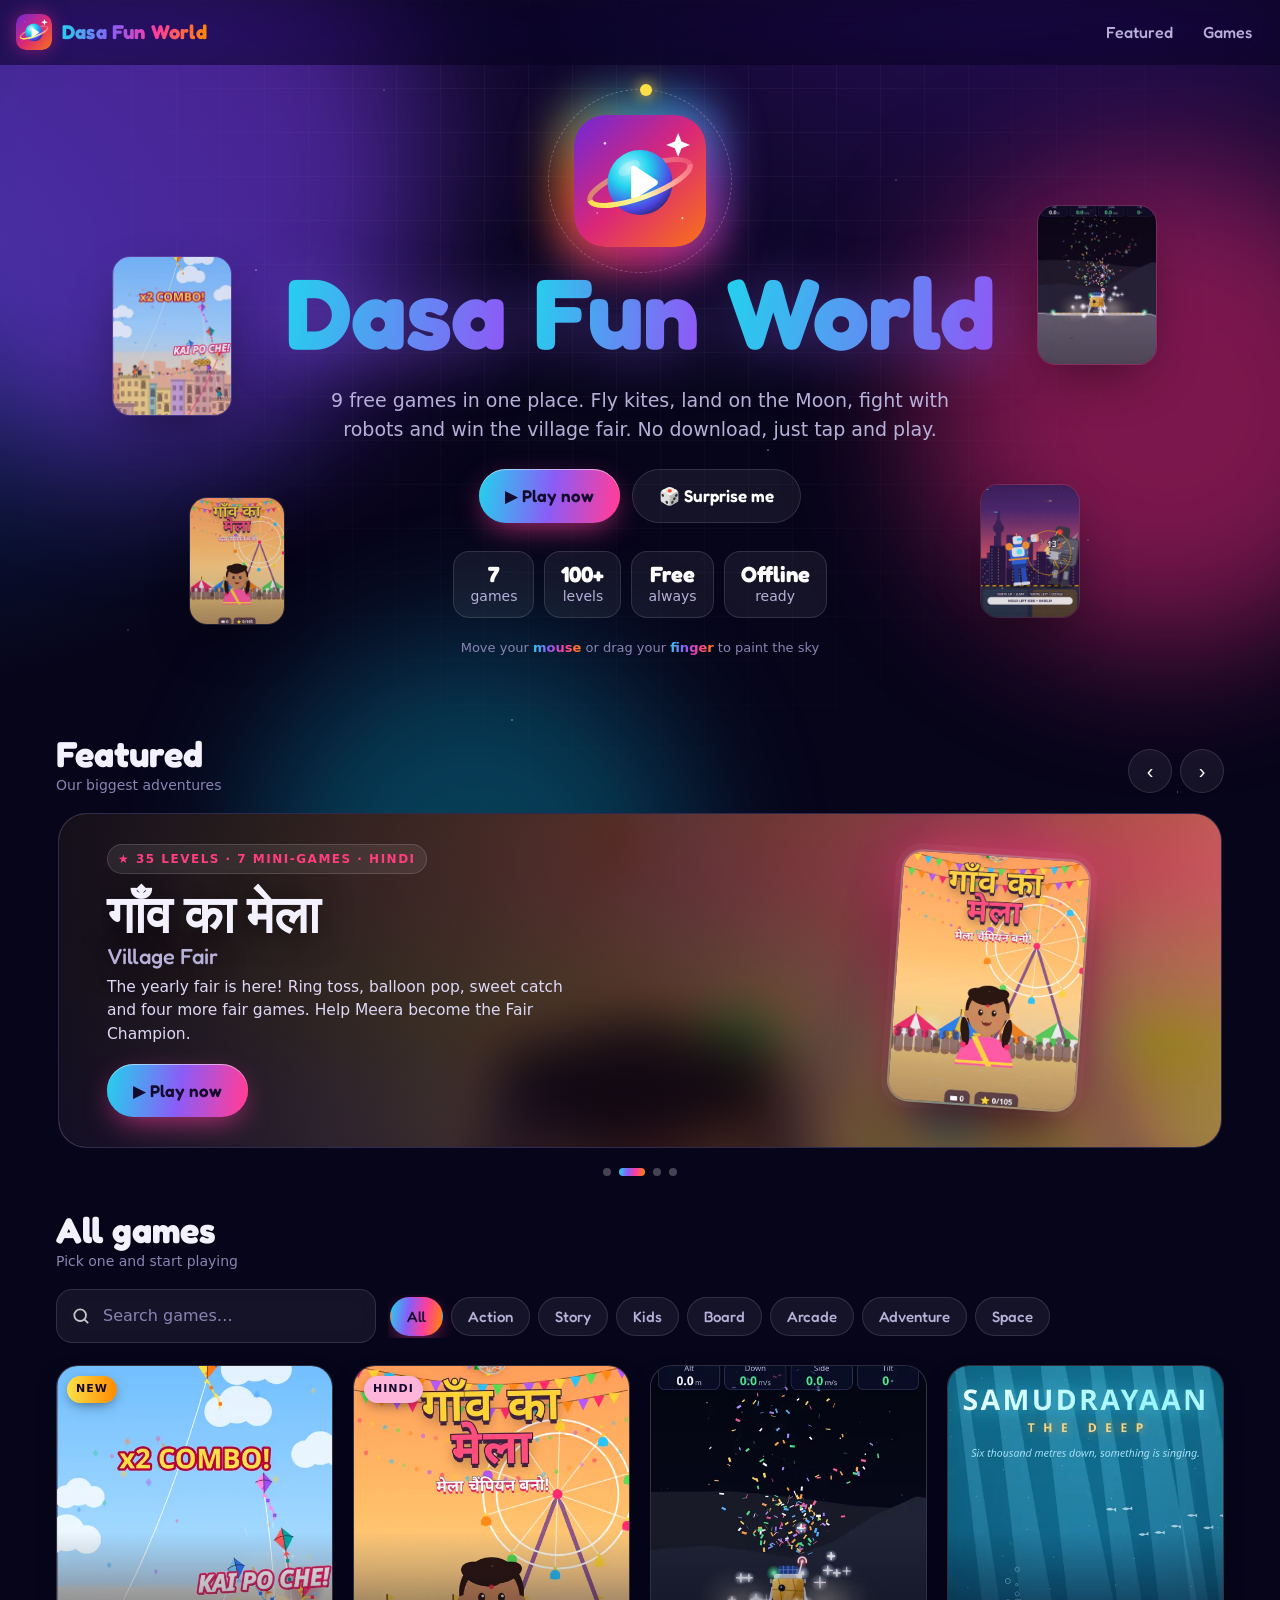
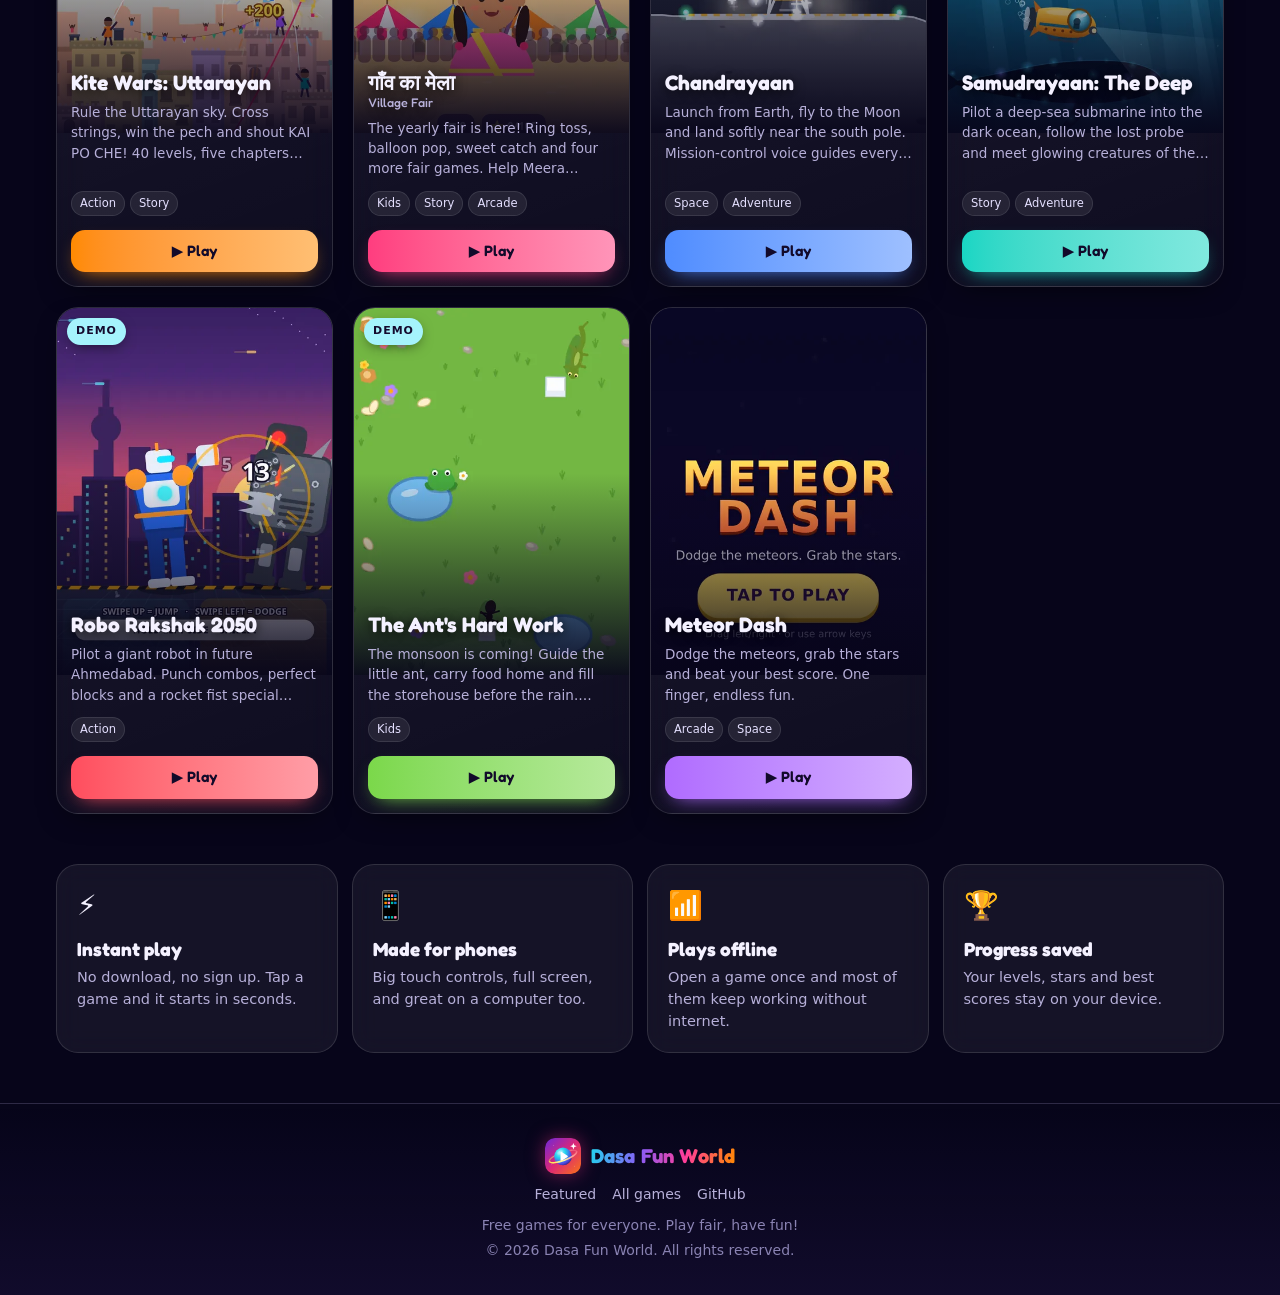
==== commit 3d162709: "Fix link preview: og tags first in head, new share image" ====
--- a/index.html
+++ b/index.html
@@ -2,26 +2,32 @@
 <html lang="en">
 <head>
 <meta charset="utf-8">
+<title>Dasa Fun World – Free Browser Games</title>
+<meta property="og:type" content="website">
+<meta property="og:site_name" content="Dasa Fun World">
+<meta property="og:title" content="Dasa Fun World – Free Browser Games">
+<meta property="og:description" content="Kite Wars, Village Fair, Chandrayaan moon landing, Robo Rakshak and more. Free to play on your phone – just tap and play.">
+<meta property="og:url" content="https://dasev.publicvm.com/">
+<meta property="og:locale" content="en_IN">
+<meta property="og:image" content="https://dasev.publicvm.com/assets/img/og-share.jpg">
+<meta property="og:image:secure_url" content="https://dasev.publicvm.com/assets/img/og-share.jpg">
+<meta property="og:image:type" content="image/jpeg">
+<meta property="og:image:width" content="1200">
+<meta property="og:image:height" content="630">
+<meta property="og:image:alt" content="Dasa Fun World – free browser games">
+<meta name="twitter:card" content="summary_large_image">
+<meta name="twitter:title" content="Dasa Fun World – Free Browser Games">
+<meta name="twitter:description" content="Free browser games. Tap and play.">
+<meta name="twitter:image" content="https://dasev.publicvm.com/assets/img/og-share.jpg">
+<link rel="image_src" href="https://dasev.publicvm.com/assets/img/og-share.jpg">
+
 <script>if(location.protocol==='http:'&&location.hostname==='dasev.publicvm.com')location.replace('https:'+location.href.slice(5));</script>
 <meta name="viewport" content="width=device-width, initial-scale=1, viewport-fit=cover">
-<title>Dasa Fun World – Free Browser Games</title>
 <meta name="description" content="Dasa Fun World: free browser games for phone and computer. Kite Wars, Village Fair, Chandrayaan moon landing, Robo Rakshak and more. No download, just tap and play.">
 <meta name="keywords" content="Dasa Fun World, free games, browser games, mobile games, Kite Wars, Uttarayan game, Chandrayaan game, village fair game, Indian games">
 <meta name="theme-color" content="#07051a">
 <meta name="color-scheme" content="dark">
 <link rel="canonical" href="https://dasev.publicvm.com/">
-<meta property="og:type" content="website">
-<meta property="og:site_name" content="Dasa Fun World">
-<meta property="og:title" content="Dasa Fun World">
-<meta property="og:description" content="Free browser games. Kites, moon landings, robot fights, a village fair and more. Tap and play.">
-<meta property="og:url" content="https://dasev.publicvm.com/">
-<meta property="og:image" content="https://dasev.publicvm.com/assets/img/og.jpg">
-<meta property="og:image:width" content="1200">
-<meta property="og:image:height" content="630">
-<meta name="twitter:card" content="summary_large_image">
-<meta name="twitter:title" content="Dasa Fun World">
-<meta name="twitter:description" content="Free browser games. Tap and play.">
-<meta name="twitter:image" content="https://dasev.publicvm.com/assets/img/og.jpg">
 <link rel="icon" href="favicon.svg" type="image/svg+xml">
 <link rel="icon" href="assets/img/favicon-32.png" sizes="32x32" type="image/png">
 <link rel="apple-touch-icon" href="assets/img/apple-touch-icon.png">
